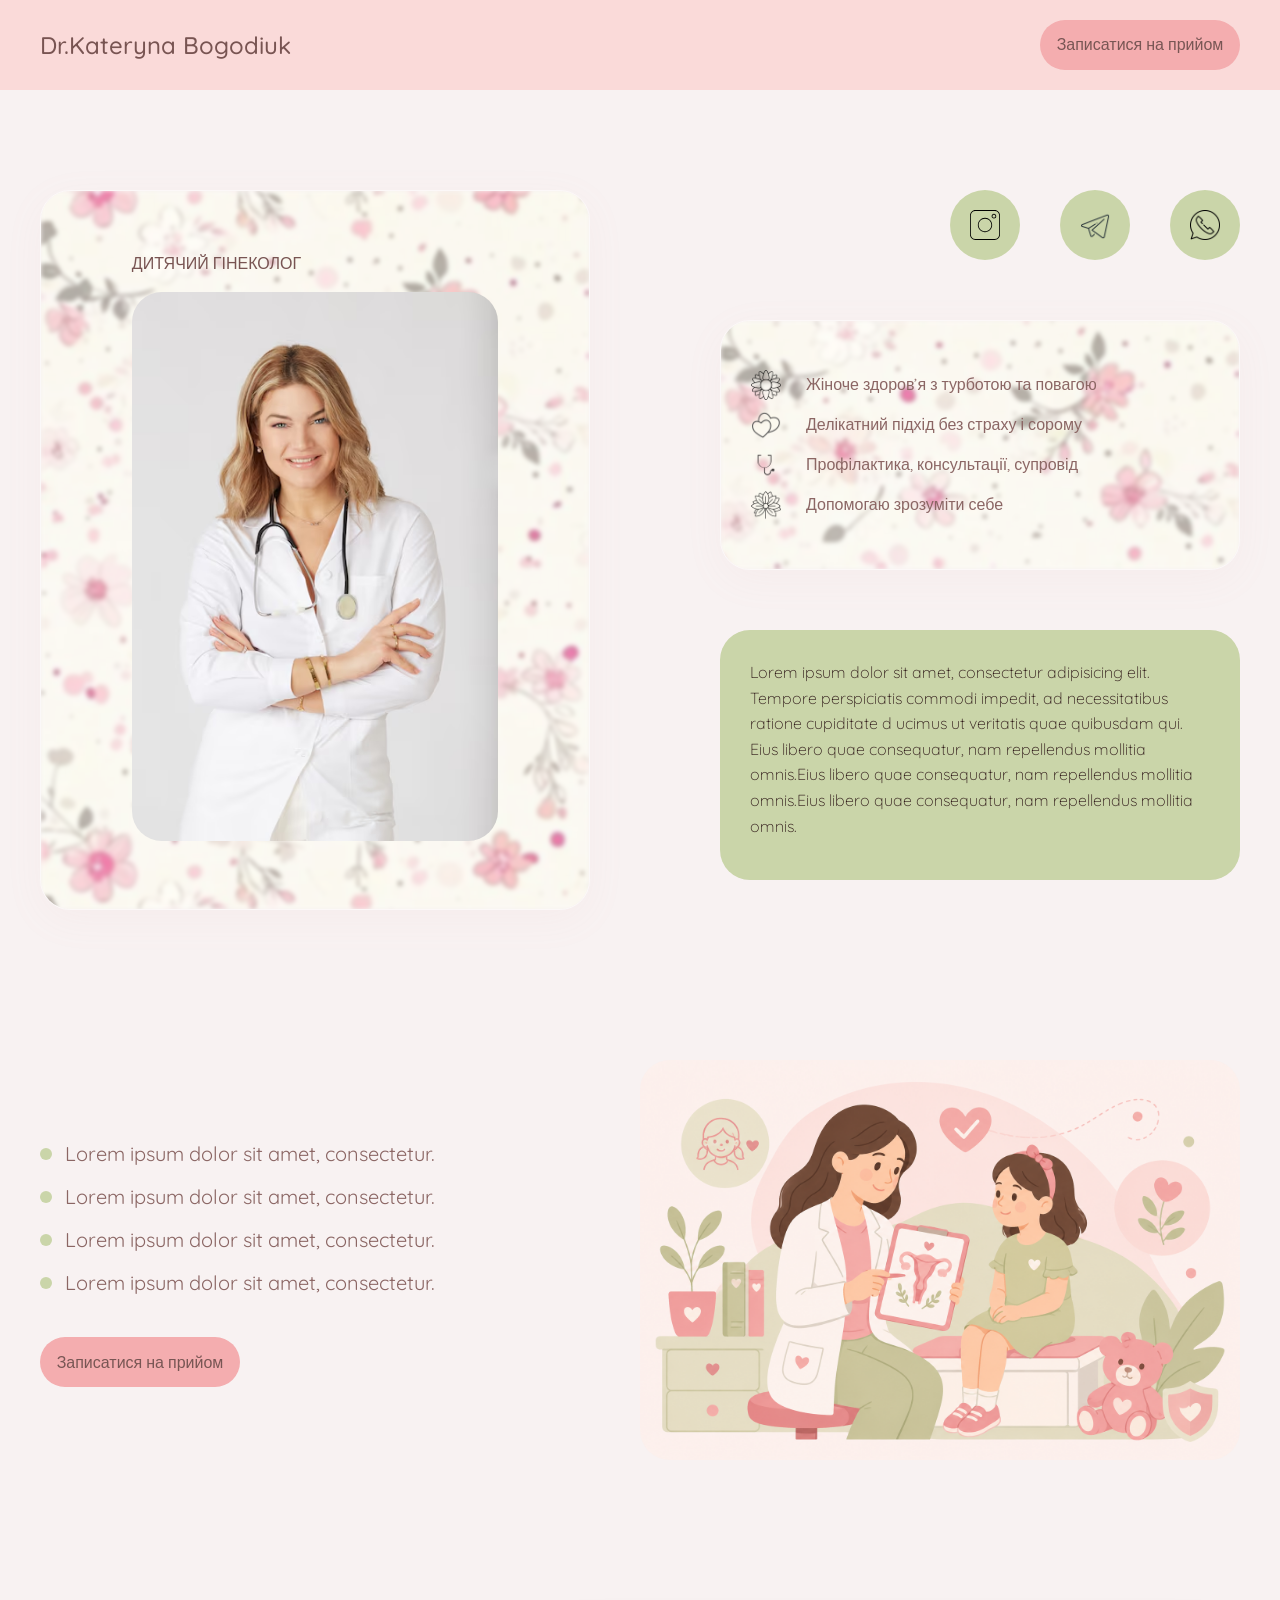
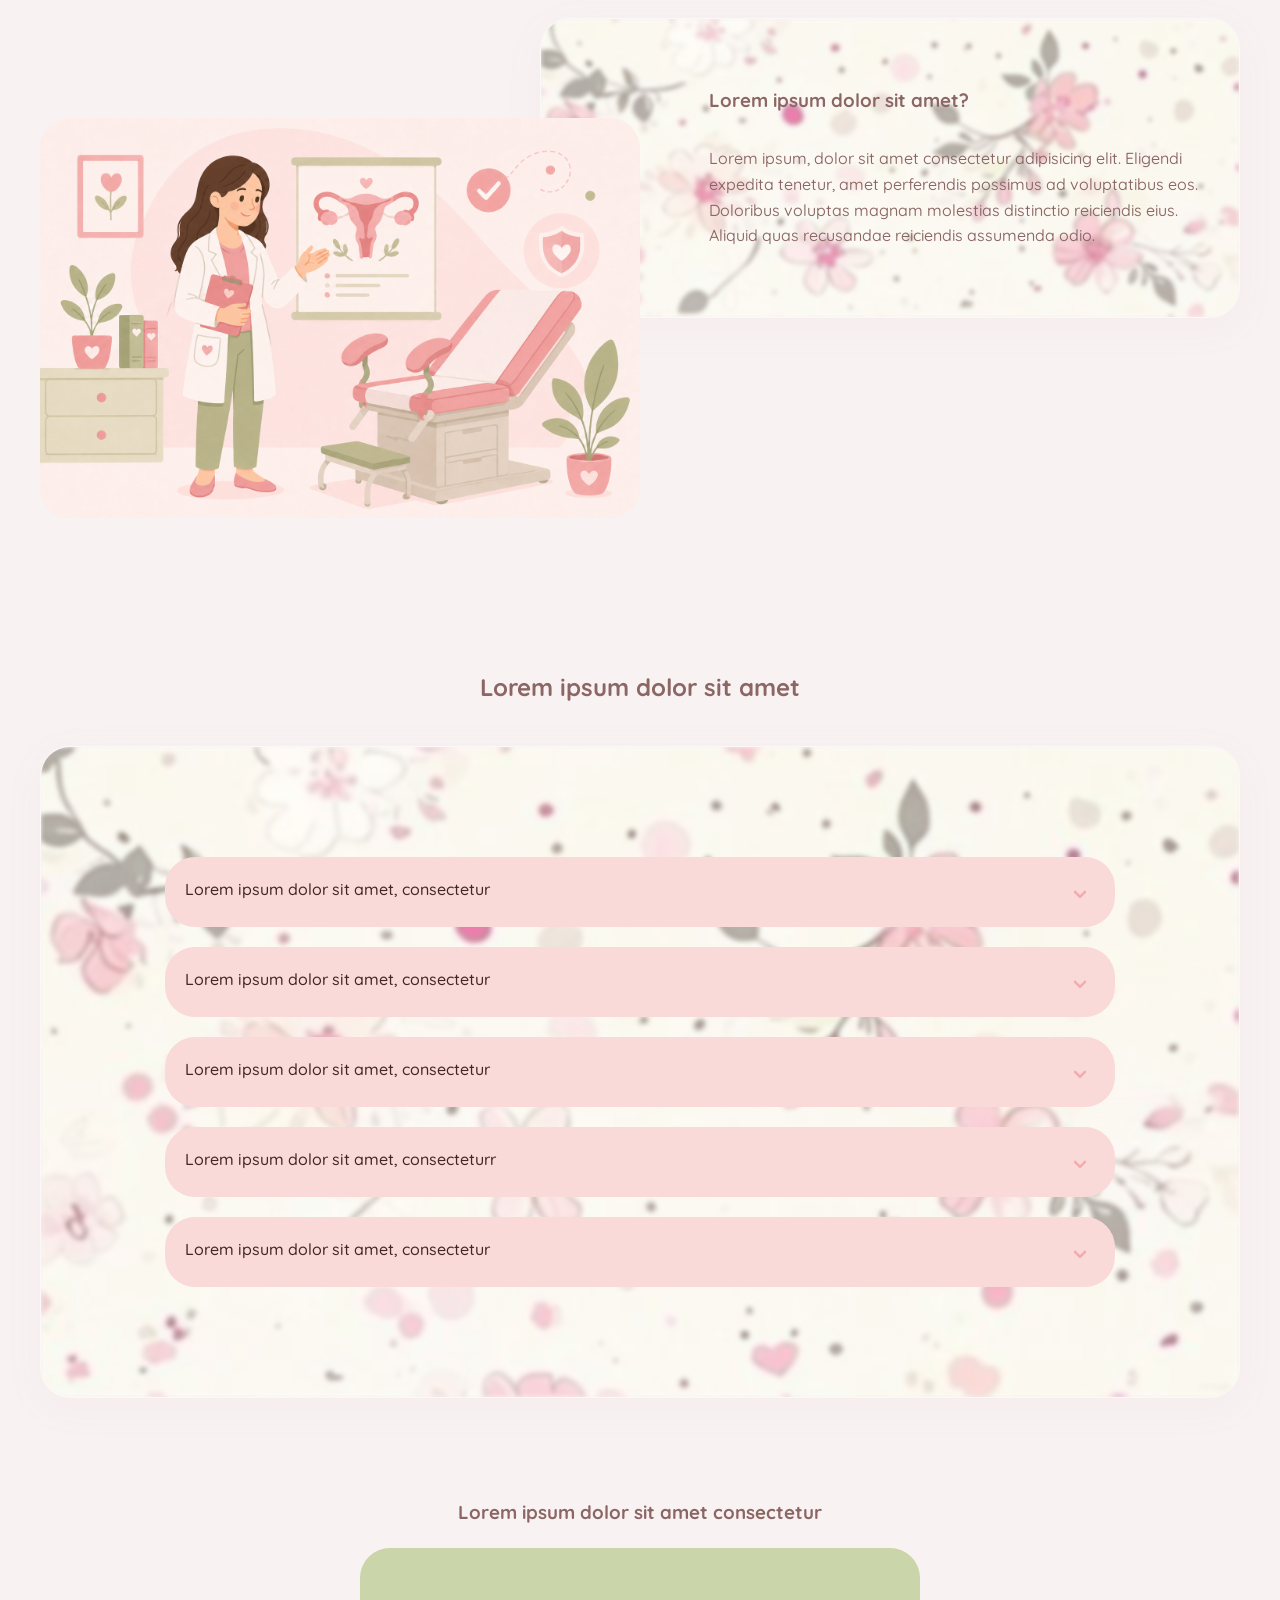
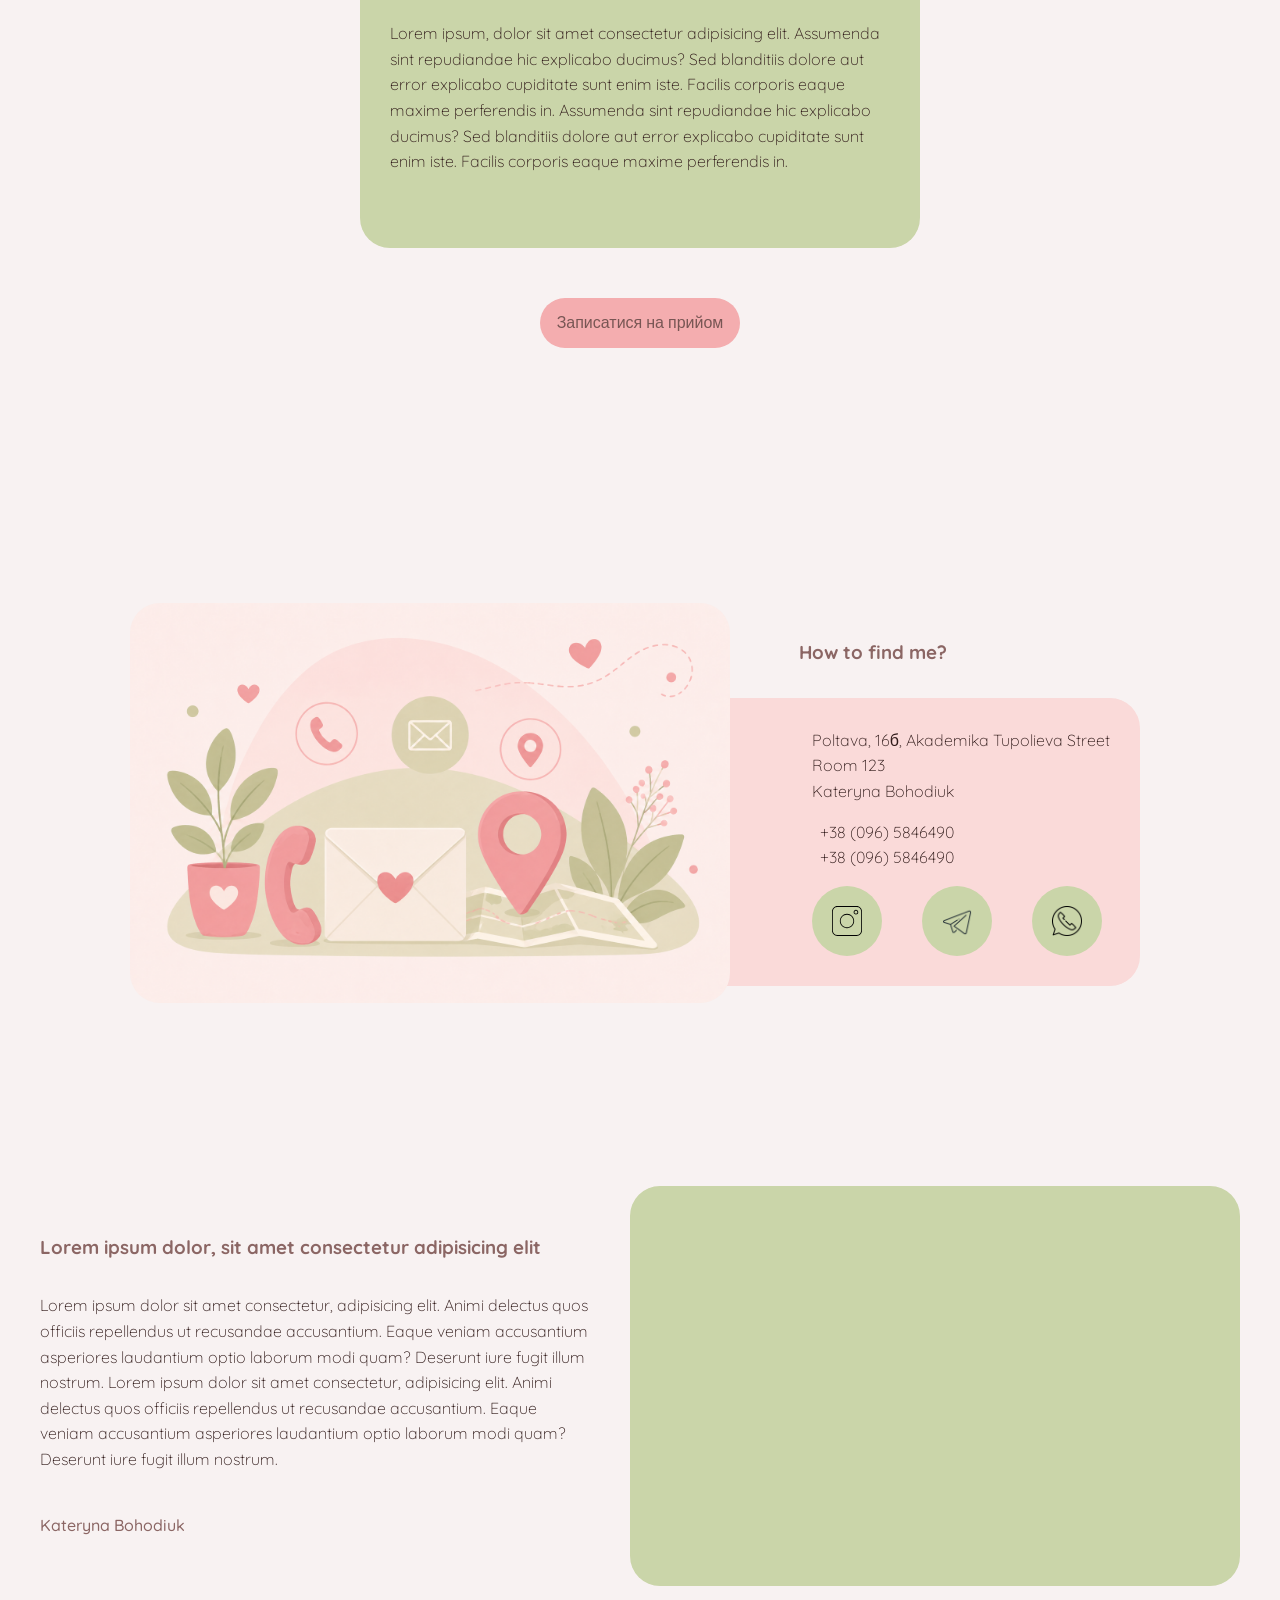
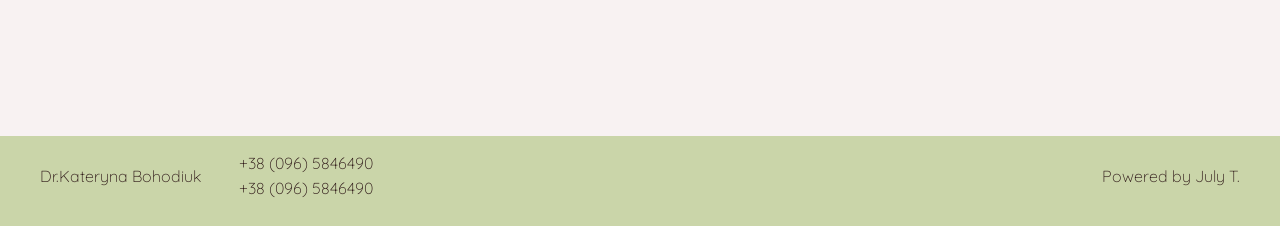
==== index.html @ cce85dac "change meadia" ====
<!DOCTYPE html>
<html lang="en">
<head>
    <meta charset="UTF-8">
    <meta name="viewport" content="width=device-width, initial-scale=1.0">
    <title>KatyaBohodiuk</title>
    <link rel="preconnect" href="https://fonts.googleapis.com">
    <link rel="preconnect" href="https://fonts.gstatic.com" crossorigin>
    <link href="https://fonts.googleapis.com/css2?family=Quicksand:wght@300..700&display=swap" rel="stylesheet">
    <link rel="stylesheet" href="style.css">
</head>
<body>
    <div class="katyaBogodiuk">
        <div class="header">
            <div class="container">
                <div class="header-block">
                    <div class="menu">
                        <div class="menu__name">
                            <h2>Dr.Kateryna Bogodiuk</h2>
                        </div>
                        <a href="#schedule-section" class="main-button">Записатися на прийом</a>
                    </div>
                </div>
            </div>
        </div>
        <div class="hero">
            <div class="container">
                <div class="hero-block">
                    <div class="glass-block photo">
                        <div class="photo-block">
                            <p class="photo-block__title">Дитячий гінеколог</p>
                            <img class="photo-block__img" src="img/photo.png" alt="гінеколог">
                        </div> 
                    </div>
                    <div class="social">
                        <div class="social-items">
                            <div class="social-items__item">
                                <img class="social-items__img" src="img/icons/insta.svg" alt="інстаграм">
                            </div>
                            <div class="social-items__item">
                                <img class="social-items__img" src="img/icons/telegram.png" alt="телеграм">
                            </div>
                            <div class="social-items__item">
                                <img class="social-items__img" src="img/icons/whatsapp.png" alt="ватсап">
                            </div>
                        </div>
                    </div>
                    <div class="glass-block features">
                        <div class="features__list">
                            <div class="features__item">
                                <img class="features__icon" src="img/icons/icon-flower.png" alt="icon">
                                <p class="features__text">Жіноче здоров’я з турботою та повагою</p>
                            </div>
                            <div class="features__item">
                                <img class="features__icon" src="img/icons/icon-heart.png" alt="icon">
                                <p class="features__text">Делікатний підхід без страху і сорому</p>
                            </div>
                            <div class="features__item">
                                <img class="features__icon" src="img/icons/icon-stethoscope.png" alt="icon">
                                <p class="features__text">Профілактика, консультації, супровід</p>
                            </div>
                            <div class="features__item">
                                <img class="features__icon" src="img/icons/icon-flower2.png" alt="icon">
                                <p class="features__text">Допомогаю зрозуміти себе</p>
                            </div>
                        </div>
                    </div>
                    <div class="about">
                        <div class="about__block">
                            <p class="about__text">Lorem ipsum dolor sit amet, consectetur adipisicing elit. 
                            Tempore perspiciatis commodi impedit, ad necessitatibus ratione cupiditate d
                            ucimus ut veritatis quae quibusdam qui. Eius libero quae consequatur, 
                            nam repellendus mollitia omnis.Eius libero quae consequatur, 
                            nam repellendus mollitia omnis.Eius libero quae consequatur, 
                            nam repellendus mollitia omnis.
                            </p>
                        </div>
                    </div>
                </div>
            </div>
        </div>
        <div class="topics">
            <div class="container">
                <div class="topics-block">
                    <div class="topics__main">
                        <ul class="custom-list">
                            <li class="custom-list__item">Lorem ipsum dolor sit amet, consectetur.</li>
                            <li class="custom-list__item">Lorem ipsum dolor sit amet, consectetur.</li>
                            <li class="custom-list__item">Lorem ipsum dolor sit amet, consectetur.</li>
                            <li class="custom-list__item">Lorem ipsum dolor sit amet, consectetur.</li>
                        </ul>
                        <a href="#schedule-section" class="main-button">Записатися на прийом</a>
                    </div>
                    <div class="topics-block__decor">
                        <img class="topics-block__img" src="img/doctor.png" alt="">
                    </div>
                </div>
            </div>
        </div>
        <div class="service">
            <div class="container">
                <div class="service-block">
                <div class="service__description">
                    <div class="glass-block description__block">
                        <div class="description__wrap">
                            <h3 class="description__title">Lorem ipsum dolor sit amet?</h3>
                            <p class="description__text">
                            Lorem ipsum, dolor sit amet consectetur adipisicing elit. 
                            Eligendi expedita tenetur, amet perferendis possimus ad voluptatibus eos. Doloribus voluptas magnam molestias distinctio reiciendis eius. Aliquid quas recusandae reiciendis assumenda odio.
                            </p>
                        </div>
                    </div>
                    <div class="description__decor">
                        <img class="description__img" src="img/doctor22.png" alt="">
                    </div>
                </div>
                </div>
            </div>
        </div>
        <div class="questions">
            <div class="container">
                <div class="questions main-block">
                <h2>Lorem ipsum dolor sit amet</h2>
                <div class="glass-block questions-glass">
                    <div class="questions-block">
                        <div class="questions__list"></div>
                    </div>
                </div>
                </div>
            </div>
        </div>
        </div>
        <div class="article">
            <div class="container">
                <div class="article-block">
                    <h3 class="article__title">Lorem ipsum dolor sit amet consectetur</h3>
                    <div class="article__info">
                        <div class="article__wrap">
                            <p class="article__content">Lorem ipsum, dolor sit amet consectetur adipisicing elit. 
                                Assumenda sint repudiandae hic explicabo ducimus? Sed blanditiis 
                                dolore aut error explicabo cupiditate sunt enim iste. 
                                Facilis corporis eaque maxime perferendis in.
                                Assumenda sint repudiandae hic explicabo ducimus? Sed blanditiis 
                                dolore aut error explicabo cupiditate sunt enim iste. 
                                Facilis corporis eaque maxime perferendis in.
                            </p>
                            <div class="article__decor">
                                <img class="article__img" src="img/img5.png" alt="">
                            </div>
                        </div>
                    </div>
                    <a href="#schedule-section" class="main-button">Записатися на прийом</a>
                </div>
            </div>
        </div>
        <div class="contacts">
            <div class="container">
                <div class="contacts-block">
                    <h3 class="contacts__title">How to find me?</h3>
                    <div class="contacts__wrapp">
                        <div class="contacts__info">
                           <p class="contacts__address">
                                Poltava, 16б, Akademika Tupolieva Street<br>
                                Room 123<br>
                                Kateryna Bohodiuk
                            </p>
                            <p class="contacts__phone">
                                +38 (096) 5846490<br>
                                +38 (096) 5846490
                            </p>
                            <div class="social">
                                <div class="social-items">
                                    <div class="social-items__item">
                                        <img class="social-items__img" src="img/icons/insta.svg" alt="інстаграм">
                                    </div>
                                    <div class="social-items__item">
                                        <img class="social-items__img" src="img/icons/telegram.png" alt="телеграм">
                                    </div>
                                    <div class="social-items__item">
                                        <img class="social-items__img" src="img/icons/whatsapp.png" alt="ватсап">
                                    </div>
                                </div>
                            </div>
                            <div class="contacts__decor">
                                <img class="contacts__img" src="img/contacts-img.png" alt="">
                            </div>
                        </div>
                    </div>
                </div>
            </div>
        </div>
        <section id="schedule-section"class="schedule">
            <div class="container">
                <div class="schedule-block">
                    <div class="schedule__main">
                        <div class="schedule__info">
                            <h3 class="schedule__title">Lorem ipsum dolor, sit amet consectetur adipisicing elit</h3>
                            <p class="schedule__text">Lorem ipsum dolor sit amet consectetur, adipisicing elit. 
                                Animi delectus quos officiis repellendus ut recusandae 
                                accusantium. Eaque veniam accusantium asperiores 
                                laudantium optio laborum modi quam? Deserunt iure fugit 
                                illum nostrum.
                                Lorem ipsum dolor sit amet consectetur, adipisicing elit. 
                                Animi delectus quos officiis repellendus ut recusandae 
                                accusantium. Eaque veniam accusantium asperiores 
                                laudantium optio laborum modi quam? Deserunt iure fugit 
                                illum nostrum.
                            </p>
                            <p class="schedule__name">Kateryna Bohodiuk</p>
                        </div>
                        <div class="schedule__calendar">
                           <div class="calendly-inline-widget" data-url="https://calendly.com/an-turbay/30min?hide_event_type_details=1&hide_gdpr_banner=1&background_color=cad5a9" style="min-width:300px;height:300px;"></div>
                          <script type="text/javascript" src="https://assets.calendly.com/assets/external/widget.js" async></script>
                        </div>
                    </div>
                </div>
            </div>
        </section>
        <div class="footer">
            <div class="container">
                <div class="footer-block">
                    <div class="footer__main">
                        <p class="footer__title">Dr.Kateryna Bohodiuk</p>
                        <p class="contacts__phone">
                            +38 (096) 5846490 </br>
                            +38 (096) 5846490
                        </p>
                    </div>
                    <p class="footer__powered">Powered by July T.</p>
                </div>
            </div>
        </div>
    </div>
    <script src="main.js"></script>
</body>
</html>
---- style.css ----
:root {
    
 
  --color-bg-light: #FADAD9;    
  --color-bg-green: #DCE2CA;    
  --color-accent: #E0959C;      
  
  
  --color-text-main: #2C351E;   
  --color-text-dark: #1A1A1A;   
  --color-white: #FFFFFF;
  
  
  --font-main: 'Montserrat', 'Segoe UI', sans-serif; 
}
*, *::before, *::after {
    box-sizing: border-box;
    font-family: 'Quicksand', sans-serif;
    font-weight: 300;
    color: #2f1918
}

@import url('https://fonts.googleapis.com/css2?family=Quicksand:wght@300..700&display=swap');

body, h1, h2, h3, h4, p, ul, ol {
    margin: 0;
    padding: 0;
}

body {
  background-color: #F8F2F2;
  line-height: 1.6;
  margin: 0;
  padding: 0;
  font-family: quicksand;
  font-weight: 300;
}

h3 {
    color: #8b6664;
    font-weight: bold;
    margin-bottom: 30px;
}

html {
    scroll-behavior: smooth; 
}

.container {
    width: 100%;
    max-width: 1200px; 
    margin: 0 auto;    
    box-sizing: border-box;
}

/* header */


.header {
    width: 100%;
    background-color: #FADAD9;
}

.menu  {
    height: 90px;
    display: flex;
    justify-content: space-between;
    align-items: center;
}

.menu__name h2 {
    font-weight: 500;
    color: #785452;
    margin-right: 5px;
}

.main-button {
    width: 200px;
    height: 50px;
    border-radius: 30px;
    border: none;
    color: #412726;
    background-color: #F4ADAF;
    cursor: pointer;
    transition: box-shadow 5s ease; 
    text-decoration: none; 
    display: flex;
    justify-content: center;
    align-items: center;
    font-weight: 500;
    color: #785654;
}

.main-button:hover {
    animation: pulse_button 1.5s infinite ease-in-out;
}


@keyframes pulse_button {
    0% { box-shadow: 0 0 0 0 rgba(231, 182, 182, 0.757); }
    70% { box-shadow: 0 0 0 12px rgba(148, 104, 104, 0); } 
    100% { box-shadow: 0 0 0 0 rgba(139, 98, 98, 0); }  
}


/* header media */


@media (max-width: 1220px) {
  .menu{
    padding: 0 5px;
  }
  
}

@media (max-width: 500px) {
  
}

@media (max-width: 500px) {

.menu{
    padding: 0 10px;;
  }
  
  .menu__name h2 {
    font-size: 17px;
    }
}

@media (max-width:400px) {
    .main-button {
        font-size: 14px;
    }
}

/* hero */

.hero {
    margin-top: 100px;
    width: 100%;
    display: flex;
    justify-content: center;
}

.hero-block {
    display: grid;
    grid-template-columns: 1fr 1fr; 
    grid-template-rows: auto auto auto;
    gap: 30px clamp(20px, 5vw, 127px); 
    width: 100%;
    max-width: 1200px;
    margin: 0 auto;
}


.photo {
    grid-column: 1;
    grid-row: 1 / span 3;
    max-width: 550px;
    width: 100%;
    height: 720px;
    display: flex;
    align-items: center;
    flex-direction: column;
    justify-content: center;
    font-weight: 700;
    text-transform: uppercase;
    font-weight: bolder;
    font-weight: bold;
}

.photo-block__title {
    font-weight: 400;
    font-family: 'Quicksand', sans-serif;
    color: #785452;
}

.social {
    grid-column: 2;
    grid-row: 1;
    max-width: 100%; 
}

.features {
    grid-column: 2;
    grid-row: 2;
    width: 520px;
    height: 250px;
    display: flex;
    justify-content: start;
    align-items: center;
    justify-self: end; 
    font-weight: 500;
    font-family: 'Quicksand', sans-serif;
}

.features p {
   color: #8b6664;
   font-weight: 400;
}

.about {
    grid-column: 2;
    grid-row: 3;
    width: 520px; 
    height: 250px;
    background-color: #cad5a9;
    border-radius: 30px;
    justify-self: end; 
    padding: 30px; 
    box-sizing: border-box;
}

.glass-block {
    border-radius: 30px;          
    position: relative;
    overflow: hidden;   
    border: 1px solid rgba(255, 255, 255, 0.45);
    box-shadow: 0 10px 40px rgba(226, 149, 156, 0.06);
}

.glass-block::before {
    content: '';
    position: absolute;
    top: 0; left: 0; right: 0; bottom: 0;
    background-image: url('img/back3.png'); 
    background-size: 110%;
    background-position: center top 10%; 
    background-repeat: no-repeat;
    background-color: rgba(247, 228, 227, 0.4); 
    background-blend-mode: overlay; 
    filter: blur(2px); 
    z-index: 1; 
}

.glass-block > * {
    position: relative;
    z-index: 2; 
}

.photo-block__img {
    max-width: 100%;
    height: auto;
    max-height: 550px;
    object-fit: cover;
    margin-top: 15px; 
    border-radius: 30px;
}

.social-items {
    display: flex;
    justify-content: flex-end;
    gap: 40px;
}

.social-items__item {
    width: 70px;
    height: 70px;
    border-radius: 50%; 
    display: flex;
    justify-content: center;
    align-items: center;
    cursor: pointer;
    background-color: #cad5a9;
    transition: box-shadow 1.3s ease;
}

.social-items__item:hover {
    animation: play_item 1.5s infinite ease-in-out;
}

@keyframes play_item {
    0% { box-shadow: 0 0 0 0 rgba(193, 207, 166, 0.757); }
    70% { box-shadow: 0 0 0 12px rgba(159, 171, 135, 0); } 
    100% { box-shadow: 0 0 0 0 rgba(213, 225, 186, 0); }  
}

.social-items__img { width: 30px; }
.features__list { padding-left: 30px; }
.features__item { display: flex; justify-content: start; align-items: center; height: 40px; }
.features__icon { width: 30px; margin-right: 25px; }


/* hero media */

@media (max-width: 1220px) {
    .hero-block {
        padding: 0 5px;
    }
}

@media (max-width: 1100px) {
    .photo-block__img {
        max-width: 300px
    }
}

@media (max-width: 970px) {
    .hero {
        margin-top: 70px;
    }
    
    .hero-block {
        display: grid;
        grid-template-columns: 1fr;
        grid-template-rows: auto;
        gap: 30px 0;
        justify-items: center;
        padding: 0 5px;
    }
    .photo {
        order: 1;
        grid-column: 1;
        grid-row: auto;
        width: 100%;
        max-width: 550px;
        height: auto;
        padding: 40px 20px;
    }

    .about {
        order: 2; 
        grid-column: 1;
        grid-row: auto;
        width: 100%;
        max-width: 750px;
        height: auto;
        min-height: 220px;
        justify-self: center;
    }

    .features {
        order: 3; 
        grid-column: 1;
        grid-row: auto;
        width: 100%;
        max-width: 750px;
        height: auto;
        min-height: 220px;
        justify-self: center;
    }

    .social {
        order: 4; 
        grid-column: 1;
        grid-row: auto;
        width: 100%;
        max-width: 520px;
        justify-self: center;
    }

    .social-items {
        justify-content: center;
    }
}

@media (max-width: 550px) {
    .hero {
        margin-top: 35px;
    }
}


@media (max-width: 415px) {
    .features__text {
        font-size: 15px;
        line-height: 1;
    }
}


/* topics */

.topics {
    margin-top: 150px;
}

.topics-block {
    display: flex;
    justify-content: space-between;
    align-items: center;
}

.topics__main {
    display: flex;
    flex-direction: column;
    align-items: start;
}

.custom-list {
    list-style: none; 
    padding: 0;       
    margin: 0;
    display: flex;
    flex-direction: column;
    gap: 15px;   
    margin-bottom: 40px;     
}

.custom-list__item {
    position: relative;         
    padding-left: 25px;         
    color: #8b6664;
    font-weight: 400;        
    font-size: 16px;
    line-height: 1.4;
    display: flex;
    align-items: center;
    font-size: 20px;        
}


.custom-list__item::before {
    content: '';
    position: absolute;
    left: 0;                    
    width: 12px;                
    height: 12px;               
    border-radius: 50%;         
    
    background-color: #cad5a9;  
}

.topics-block__decor {
    max-width: 600px;
}
.topics-block__img {
    border-radius: 30px;
    max-width: 100%;
}


/* topics media  */

@media (max-width: 1220px) {
    .topics-block {
        padding: 0 5px;
    }
}

    @media (max-width: 1020px) {
     .topics-block__decor {
        max-width: 520px;
     }
}
 @media (max-width: 1060px) {
     .custom-list__item {
    font-size: 18px;
    }
}

@media (max-width: 940px) {
    .topics {
        margin-top: 70px;
    }
    .topics-block {
        display: flex;
        flex-direction: column;
        align-items: center;
    }
    .topics__main {
        margin-bottom: 30px;
        display: flex;
        flex-direction: column;
        align-items: center;
    }
     .topics-block__decor {
        max-width: 600px;
     }
    
}

@media (max-width: 415px) {
   .custom-list__item {
    font-size: 16px;
    }
    
}





/* service */

.service {
    margin-top: 150px;
}

.service__description {
    width: 100%;
    display: flex;
    justify-content: end;
    position: relative;
}

.description__block {
    width: 700px;
    height: 300px;
    display: flex;
    flex-direction: column;
    align-items: flex-end;
    justify-content: center;
    padding-right: 20px;
}

.description__wrap {
    padding: 0 10px;
}

.description__text {
    max-width: 500px;
    color: #8b6664;
    font-weight: 450;
}

.description__decor {
    position: absolute;
    left: 0;
    top: 100px;
    z-index: 100;
    max-width: 600px;
}

.description__img {
    width: 100%;
    border-radius: 30px;
}


/* service media  */

@media (max-width: 1175px) {
    .service {
        margin-top: 70px;
    }
    .service-block {
        padding: 0px 5px;
    }
    .description__decor {
    top: 270px;
    }
}

@media (max-width: 550px) {
    .service {
        margin-top: 45px;
    }
}

/* questions */


.questions {
    margin-top: 350px;
    width: 100%;
    margin-bottom: 100px;
}

.questions h2 {
    text-align: center;
    font-weight: bold;
    color: #8b6664;
    margin-bottom: 40px;
}

.questions-block {
    display: flex;
    flex-direction: column;
    align-items: center;
    justify-content: center;
    width: 100%;
    min-height: 650px;
    padding: 5px;
}


.questions__list {
    width: 80%;
    display: flex;
    flex-direction: column;
    align-items: center;
   
}

.question__item {
    margin-bottom: 20px;
    display: flex;
    flex-direction: column;
    width: 100%;
    background-color: #FADAD9;
    border-radius: 30px;
    cursor: pointer;
    padding: 20px; 
    box-sizing: border-box;
    transition: box-shadow 0.3s ease, transform 0.2s ease;
}


.question__item:hover {
    transform: translateY(-2px); 
    box-shadow: 0 10px 25px rgba(216, 148, 149, 0.4);
}

.question__item:last-child {
    margin-bottom: 0;
    z-index: 100;
}


.question__title {
    width: 100%;
    min-height: 30px;
    display: flex;
    justify-content: flex-start; 
    align-items: start;
    font-weight: 500;
    color: #412726;
    margin: 0;
    position: relative; 
    padding-right: 40px;
    box-sizing: border-box;
}

.question__title::after {
    content: '';
    position: absolute;
    right: 10px; 
    top: 50%;
    transform: translateY(-50%) rotate(45deg); 
    width: 10px;
    height: 10px;
    border-bottom: 3px solid #F4ADAF; 
    border-right: 3px solid #F4ADAF;
    border-radius: 2px; 
    transition: transform 0.9s ease; 
}


.question__item.active .question__title::after {
    
    transform: translateY(-25%) rotate(225deg); 
}


.question__content {
    display: none; 
    min-height: 160px; 
    background-color: #cad5a9;
    border-radius: 20px; 
    margin-top: 15px;
    text-align: start;
    padding: 20px;
    box-sizing: border-box;
    color: #8b6664;
    font-weight: 400;
    overflow: hidden;
    font-weight: 400;
}


.question__item.active .question__content {
    display: block;
}


.question__content::-webkit-scrollbar {
    width: 6px;
}

.question__content::-webkit-scrollbar-track {
    background: transparent; 
    margin: 10px 0;          
}

.question__content::-webkit-scrollbar-thumb {
    background-color: rgba(65, 39, 38, 0.2); 
    border-radius: 10px;                     
}

.question__content::-webkit-scrollbar-thumb:hover {
    background-color: rgba(65, 39, 38, 0.4); 
}

/* questions media */

@media (max-width: 1180px) {
    .questions {
        padding: 0 5px;
        margin-top: 450px;
    }
}

@media (max-width: 590px) {
    
    .questions__list {
        width: 95%;
    }
}

@media (max-width: 530px) {
    
    .questions {
        margin-top: 380px;
    }
}

@media (max-width: 450px) {
    
    .questions {
        margin-top: 320px;
    }
}

@media (max-width: 360px) {
    
    .questions {
        margin-top: 250px;
    }
    
    .questions h2{
        font-size: 17px;
        margin-bottom: 20px;
}

}


/* article */


.article-block {
    position: relative;
}

.article__title {
    margin-bottom: 20px;
}

.article__info {
    max-width: 700px;
    min-height: 300px;
    background-color: #cad5a9;
    border-radius: 30px;
    padding: 30px;
    margin-bottom: 50px;
    display: flex;
    flex-direction: column;
    align-items: start;
    justify-content: center;
}

.article__content {
    max-width: 500px;
}

.article__decor {
    max-width: 600px;
    position: absolute;
    right: 0;
    top: 150px;
}

.article__img {
    width: 100%;
    border-radius: 30px;
}


/* article media  */

@media (max-width: 1220px) {
    .article {
        padding: 0 5px;
    }
}

@media (max-width: 1140px) {
    .article__decor {
        top:290px;
    }
}


@media (max-width: 830px) {
    .article {
        margin-top: 10px;
    }
    .article__decor {
        top:500px;
    }
}   .article-block {
    display: flex;
    flex-direction: column;
    align-items: center;
}

@media (max-width: 390px) {
    .article__decor {
        top:500px;
    }
}

@media (max-width: 373px) {
    .article__decor {
        top:550px;
    }
}

@media (max-width: 355px) {
    .article__decor {
        top:580px;
    }
}

/* contacts */

.contacts {
    margin-top: 290px;
}

.contacts-block {
    width: 100%;
    display: flex;
    justify-content: flex-end;
    position: relative;
    flex-direction: column;
    align-items: flex-end;
}

.contacts__title {
    margin-right: 293px;
}

.contacts__wrapp {
    width: 50%;
    border-radius: 30px;
    margin-right: 100px;
    background-color: #FADAD9;
    display: flex;
    flex-direction: column;
    align-items: flex-end;
}

.contacts__info{
    max-width: 370px;
    padding: 30px;
    display: flex;
    flex-direction: column;
    align-items: flex-start;
    
}

.contacts__phone {
    margin: 15px 0;
}

.contacts__decor {
    max-width: 600px;
    position: absolute;
    left: 90px;
    top: -35px;
}

.contacts__img {
    width: 100%;
    border-radius: 30px;
}

/* contacts media  */

@media (max-width: 1150px) {
    .contacts {
        padding: 5px;
        margin-top: 310px;
    }

    .contacts-block {
    width: 100%;
    display: flex;
    justify-content: center;
    align-items: center;
    }
    .contacts__decor {
        top: 330px;
        left: 0;
}

.contacts__wrapp {
    margin-right: 0;
    display: flex;
    justify-content: center;
    align-items: center;
    width: 80%;
}

.contacts__title {
   margin-right: 0;
    }

}

@media (max-width: 835px) {
    .contacts {
        margin-top: 500px;
    }

    .contacts__wrapp {
    width: 90%;
}
}

@media (max-width: 510px) {
    .contacts {
        margin-top: 450px;
    }

    .contacts__wrapp {
    width: 100%;
}
}

@media (max-width: 450px) {
    .contacts {
        margin-top: 400px;
    }

    .contacts__wrapp {
    width: 100%;
    }
}

@media (max-width: 400px) {
    .contacts {
        margin-top: 350px;
    }

    .contacts__wrapp {
    width: 100%;
}
}

@media (max-width: 380px) {
    .contacts {
        margin-top: 300px;
    }

    .contacts__decor {
    top: 340px;
}
}
/* schedule */

.schedule {
    margin-top: 200px;
}

.schedule__info {
    max-width: 550px;
    margin-right: 40px;
}

.schedule__text {
    margin-bottom: 40px;
}

.schedule__main {
    display: flex;
    justify-content: space-between;
    align-items: center;
}

.schedule__calendar {
    width: 100%;
    min-height: 400px;
    background-color: #cad5a9;
    border-radius: 30px;
}

.schedule__name {
    font-weight: 500;
    color: #8b6664;
}

/* schedule media */

@media (max-width: 1220px) {
    .schedule {
        padding: 5px;
    }
    .schedule__info {
    margin-right: 20px;
}
}   

@media (max-width: 1150px) {
    .schedule__main {
        margin-top: 250px;
    }

}   

@media (max-width: 1000px) {
    .schedule__main {
        display: flex;
        flex-direction: column;
    }

    .schedule__info {
    margin-bottom: 30px;
    }

}   

@media (max-width: 550px) {
    .schedule__main {
        margin-top: 200px;
    }

}   

@media (max-width: 480px) {
    .schedule__main {
        margin-top: 150px;
    }

}   

@media (max-width: 420px) {
    .schedule__main {
        margin-top: 100px;
    }

}   

@media (max-width: 365px) {
    .schedule__main {
        margin-top: 70px;
    }

}   



/* footer */

.footer {
    margin-top: 150px;
    min-height: 90px;
    background-color: #cad5a9;
}

.footer-block {
    display: flex;
    justify-content: space-between;
    align-items: center;
    max-height: 90px;
}

.footer__main {
    display: flex;
    justify-content: center;
    align-items: center;
}

.footer__title {
    margin-right: 30px;
}

.contacts__phone {
    width: 150px;
    display: flex;
    justify-content: center;
    align-items: center;
}
.footer__powered {
    margin-left: 5px;
}


/* footer media */

@media (max-width:1220px) {
    .footer{
        padding: 5px;
    }
}

@media (max-width:510px) {
    .footer__main{
        display: flex;
        flex-direction: column;
        align-items: start;
    }

    .contacts__phone {
    margin: 10px 0;
}
}
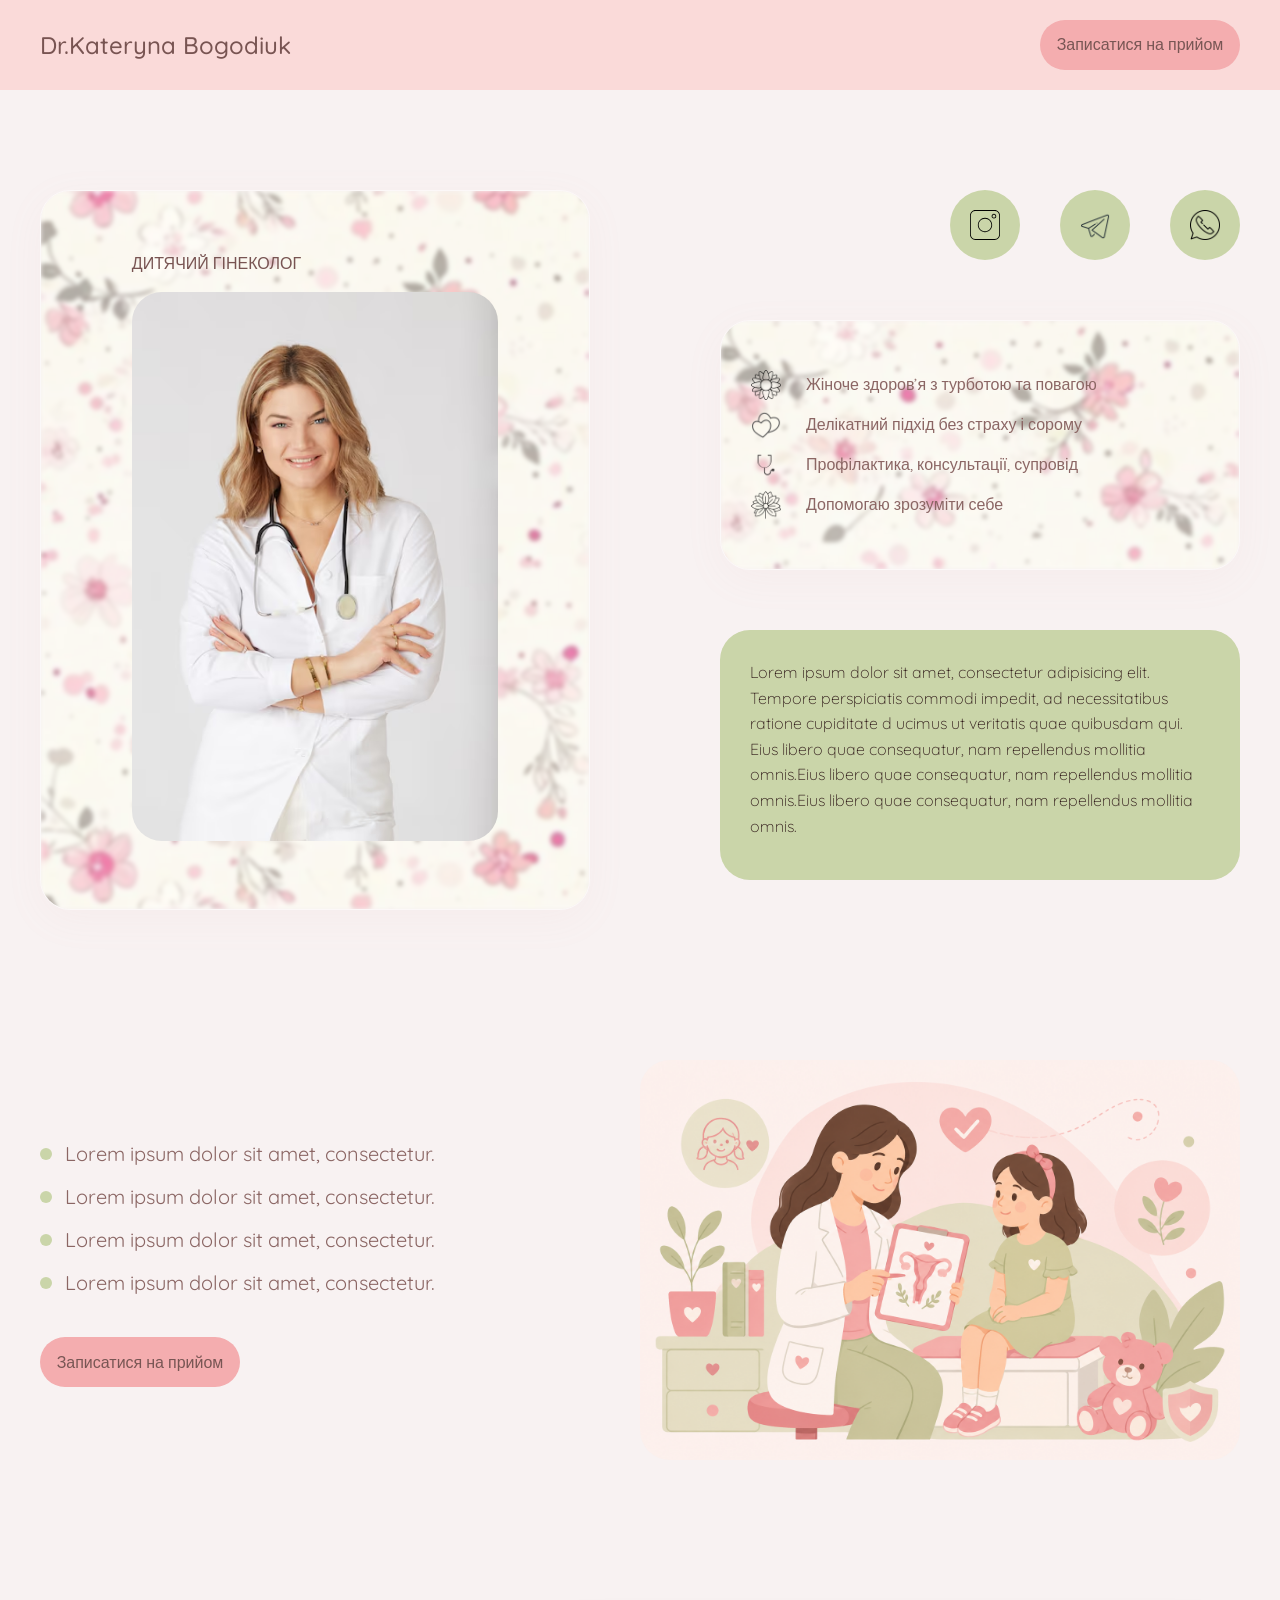
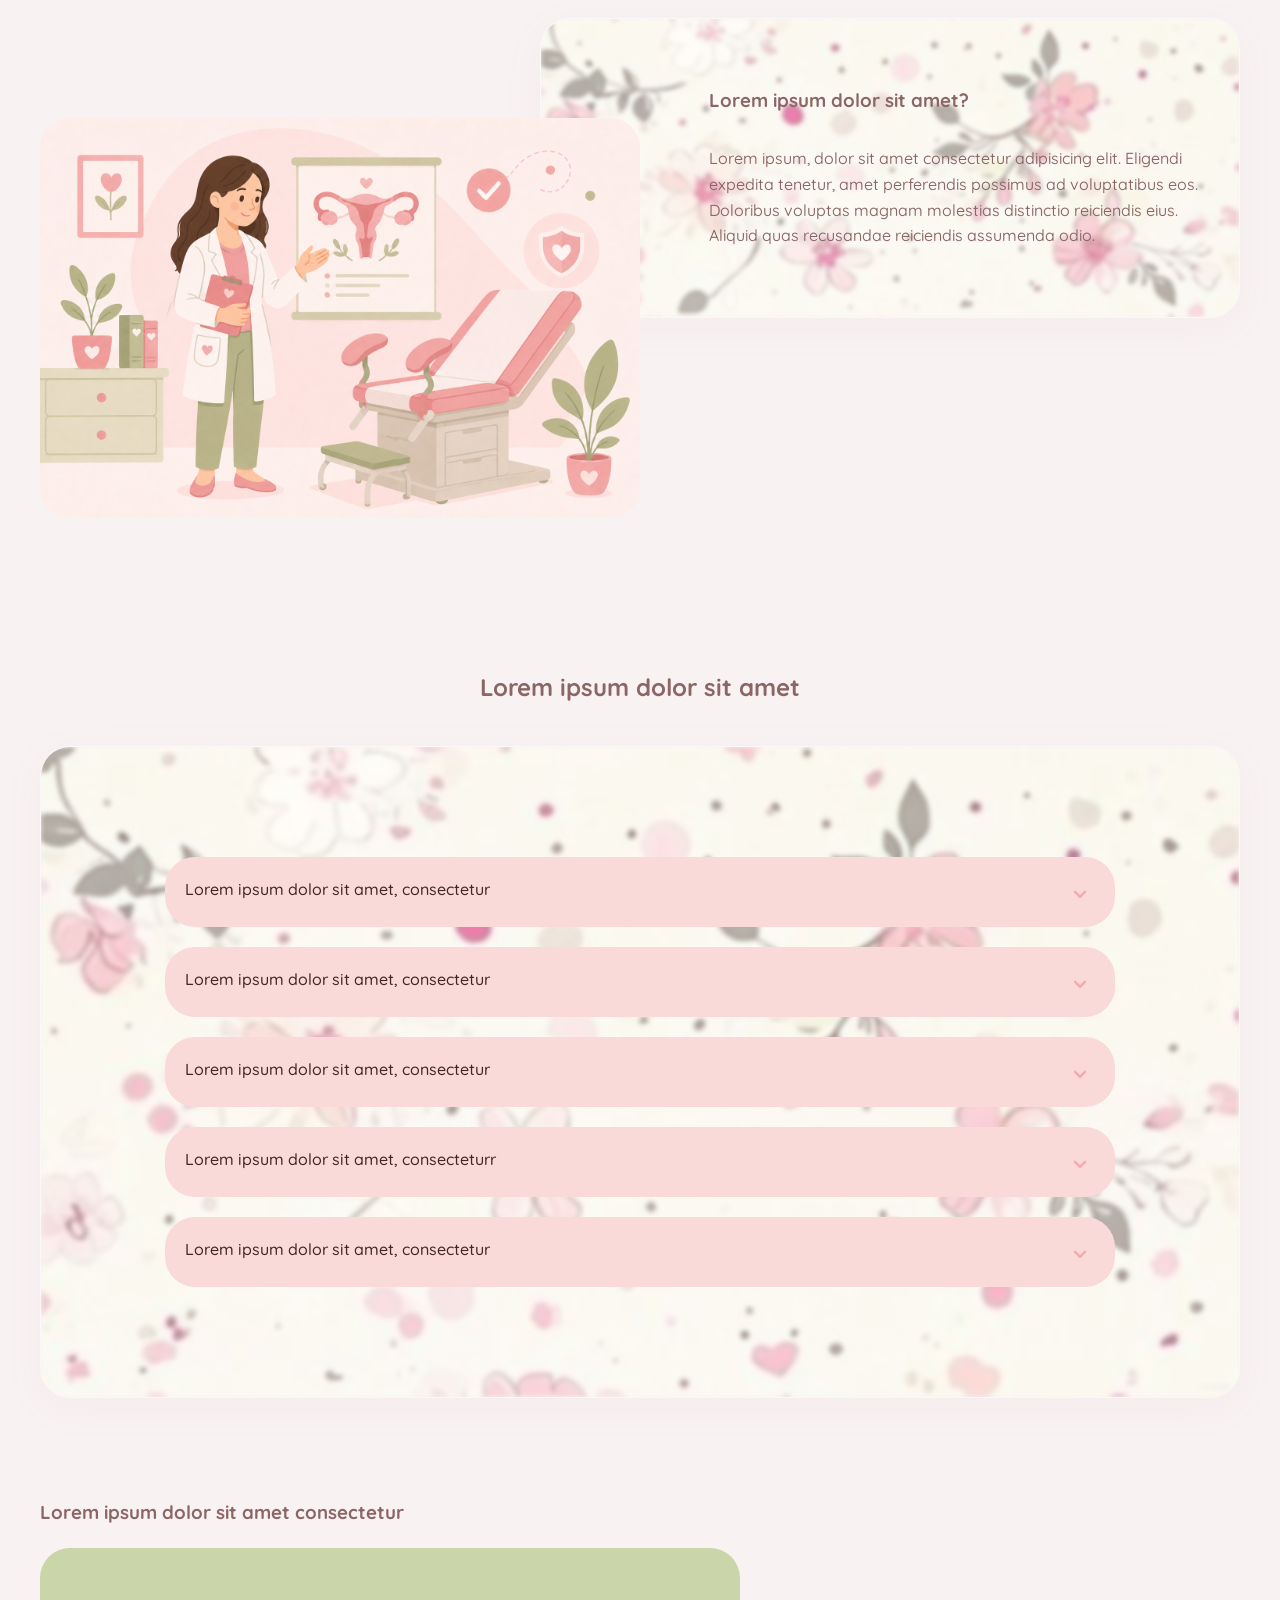
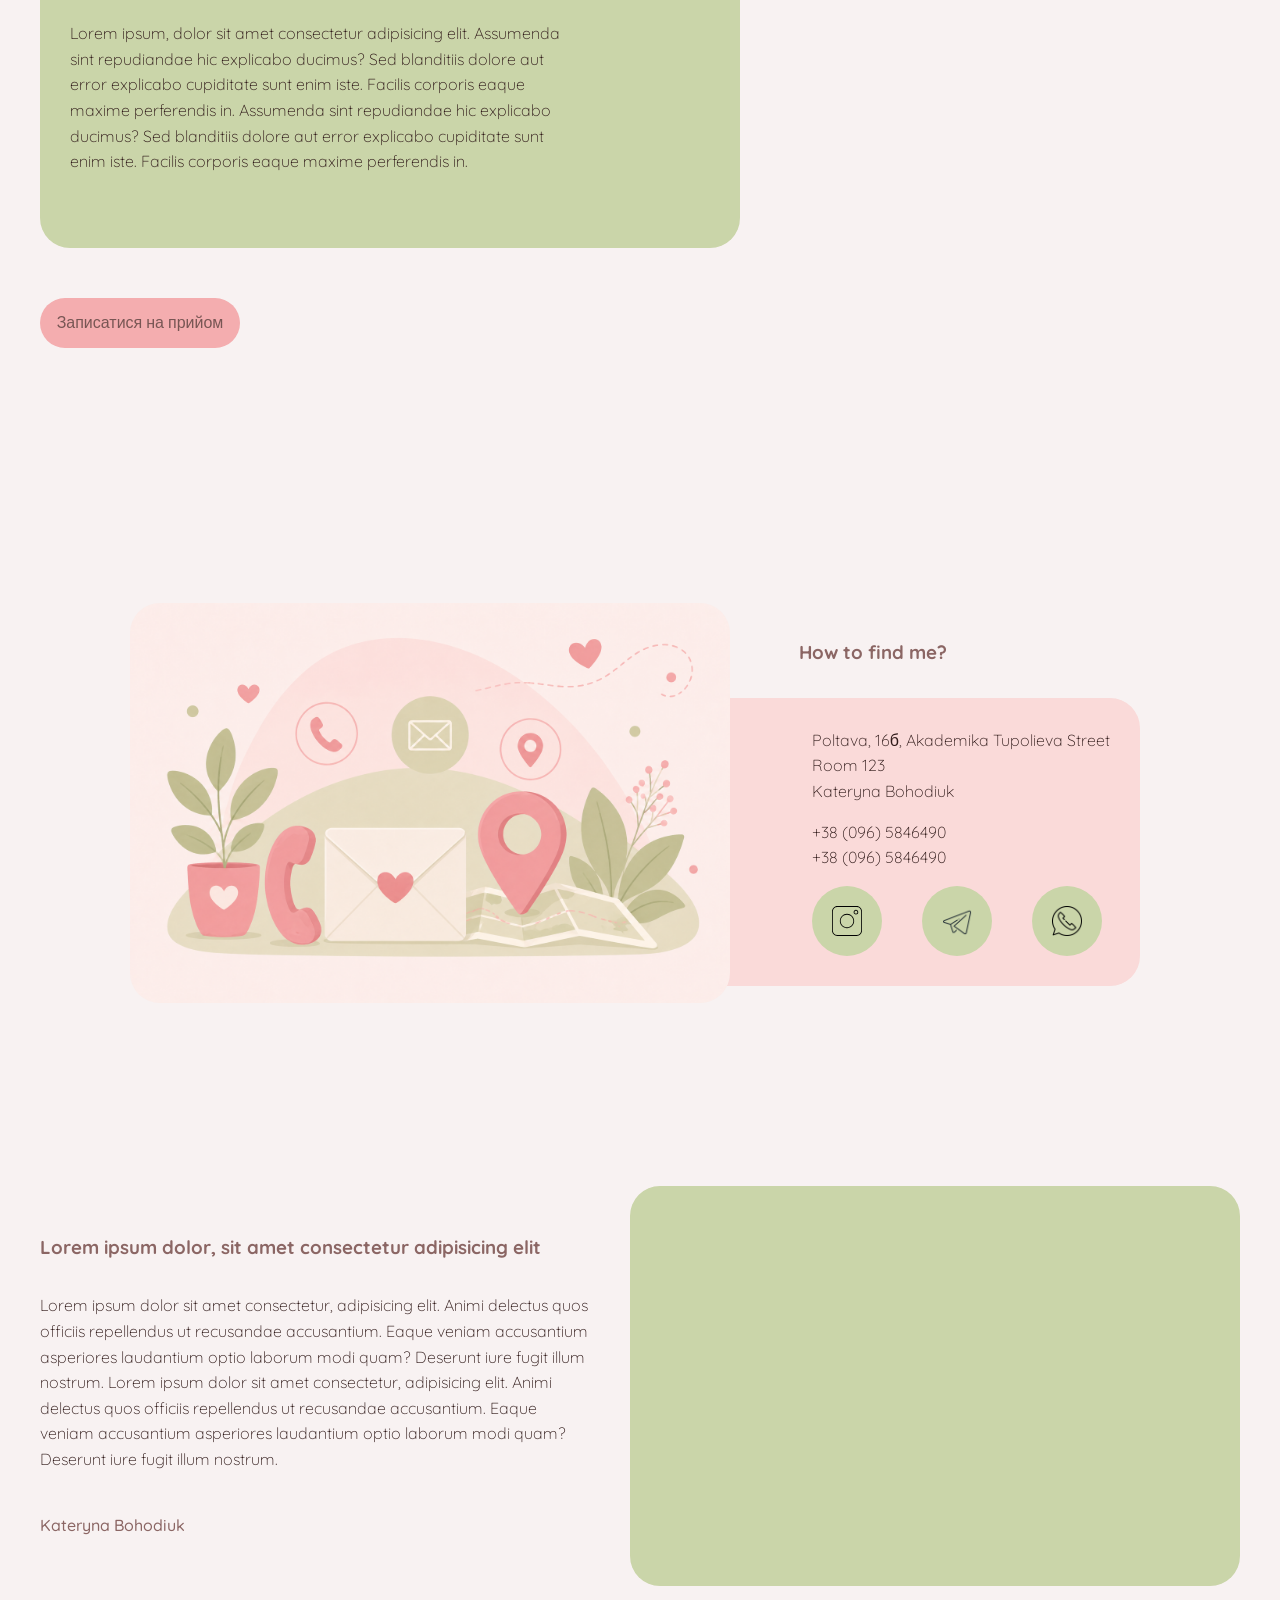
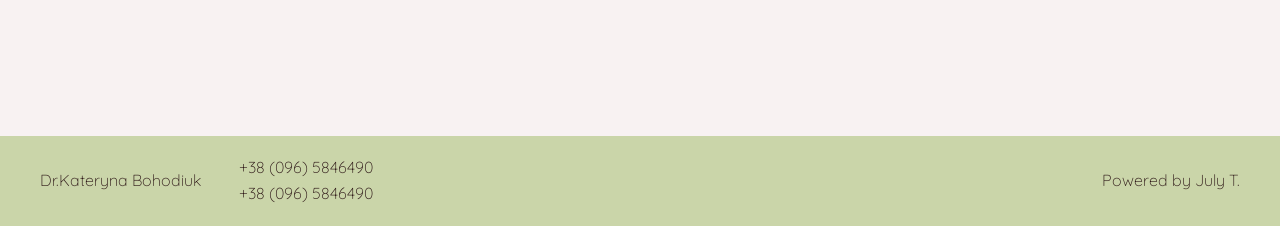
==== commit 80ee0c1f: "fix header media" ====
--- a/index.html
+++ b/index.html
@@ -221,7 +221,7 @@
                 <div class="footer-block">
                     <div class="footer__main">
                         <p class="footer__title">Dr.Kateryna Bohodiuk</p>
-                        <p class="contacts__phone">
+                        <p class="footer__phone">
                             +38 (096) 5846490 </br>
                             +38 (096) 5846490
                         </p>
--- a/style.css
+++ b/style.css
@@ -89,9 +89,6 @@
     align-items: center;
     font-weight: 500;
     color: #785654;
-}
-
-.main-button:hover {
     animation: pulse_button 1.5s infinite ease-in-out;
 }
 
@@ -168,6 +165,7 @@
     text-transform: uppercase;
     font-weight: bolder;
     font-weight: bold;
+    border-radius: 30px;
 }
 
 .photo-block__title {
@@ -264,10 +262,8 @@
     cursor: pointer;
     background-color: #cad5a9;
     transition: box-shadow 1.3s ease;
-}
-
-.social-items__item:hover {
-    animation: play_item 1.5s infinite ease-in-out;
+        animation: play_item 1.5s infinite ease-in-out;
+
 }
 
 @keyframes play_item {
@@ -790,11 +786,13 @@
     .article__decor {
         top:500px;
     }
-}   .article-block {
+
+    .article-block {
     display: flex;
     flex-direction: column;
     align-items: center;
-}
+    }
+}   
 
 @media (max-width: 390px) {
     .article__decor {
@@ -1055,7 +1053,7 @@
     display: flex;
     justify-content: space-between;
     align-items: center;
-    max-height: 90px;
+    min-height: 90px;
 }
 
 .footer__main {
@@ -1068,7 +1066,7 @@
     margin-right: 30px;
 }
 
-.contacts__phone {
+.footer__phone {
     width: 150px;
     display: flex;
     justify-content: center;
@@ -1088,15 +1086,18 @@
 }
 
 @media (max-width:510px) {
+    .footer {
+        margin-top: 100px;
+    }
     .footer__main{
         display: flex;
         flex-direction: column;
         align-items: start;
     }
 
-    .contacts__phone {
+    .footer__phone {
     margin: 10px 0;
-}
-}
-
-
+    }
+}
+
+
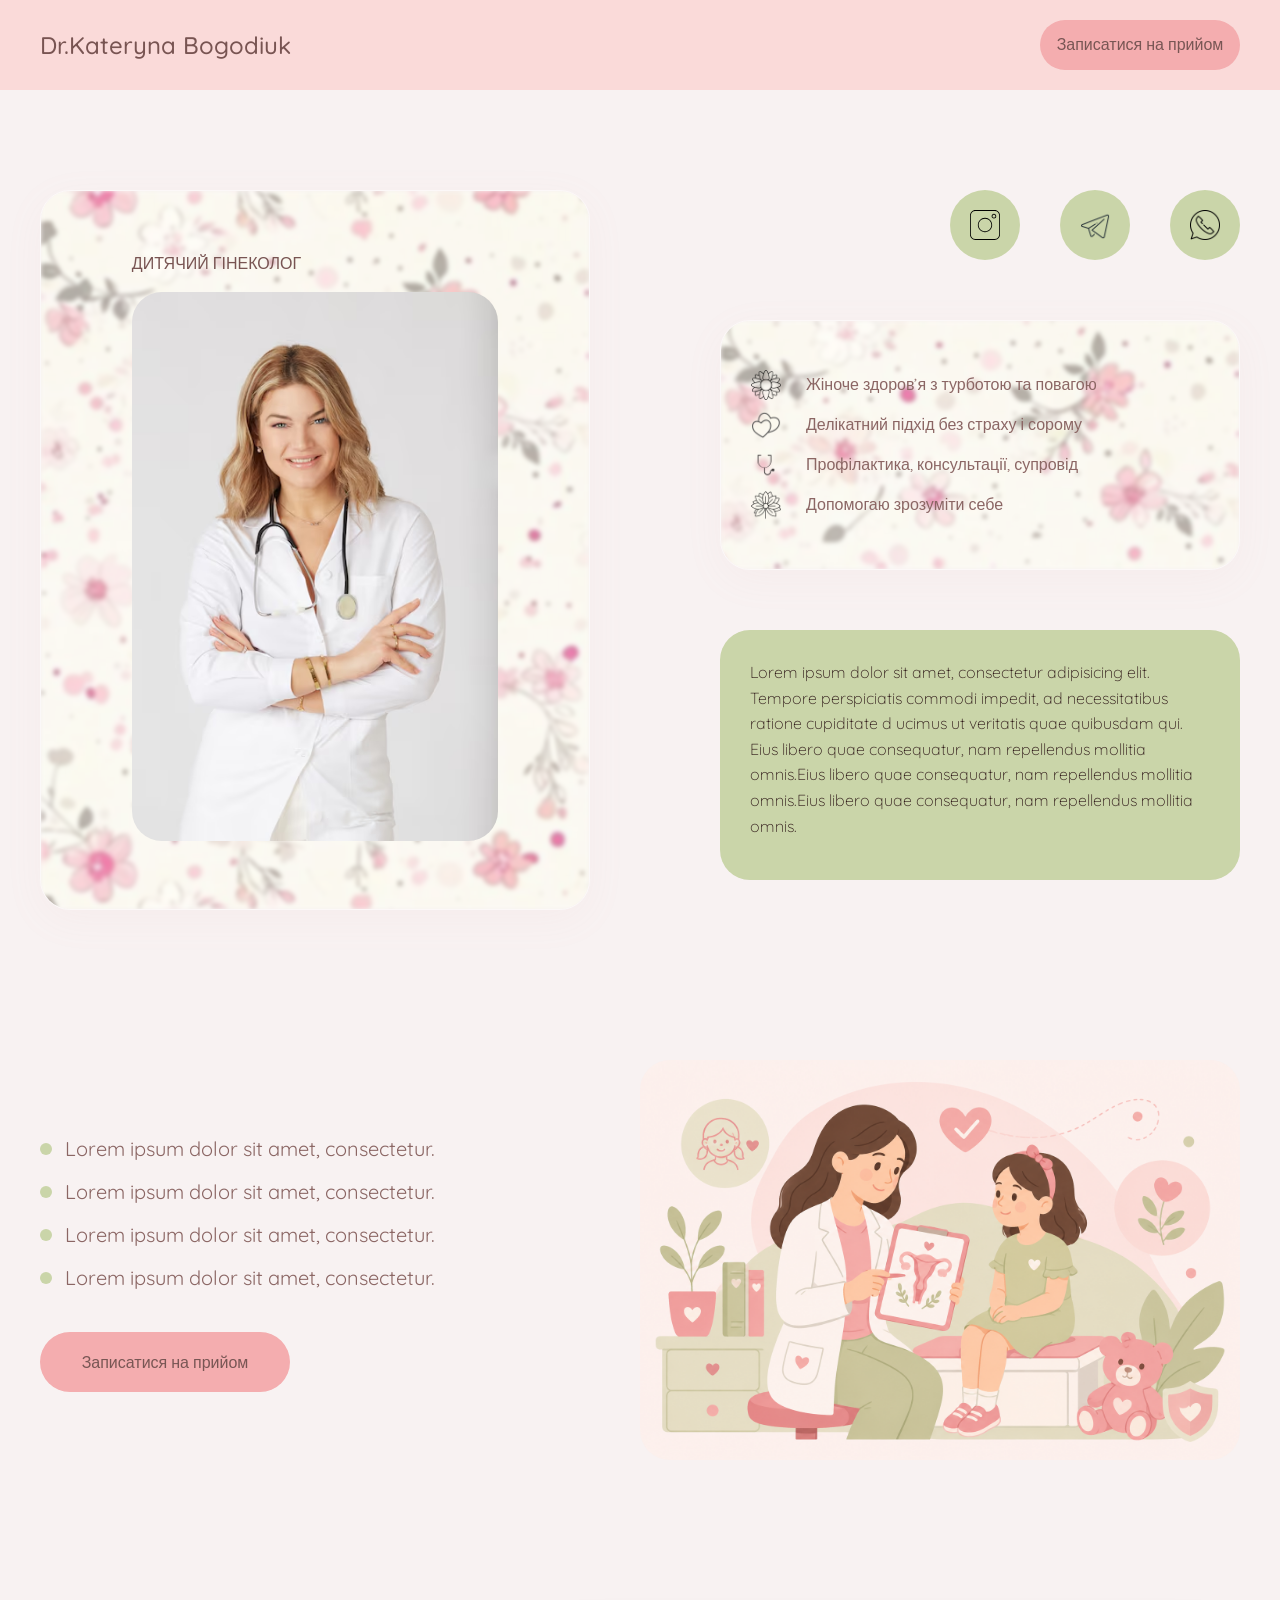
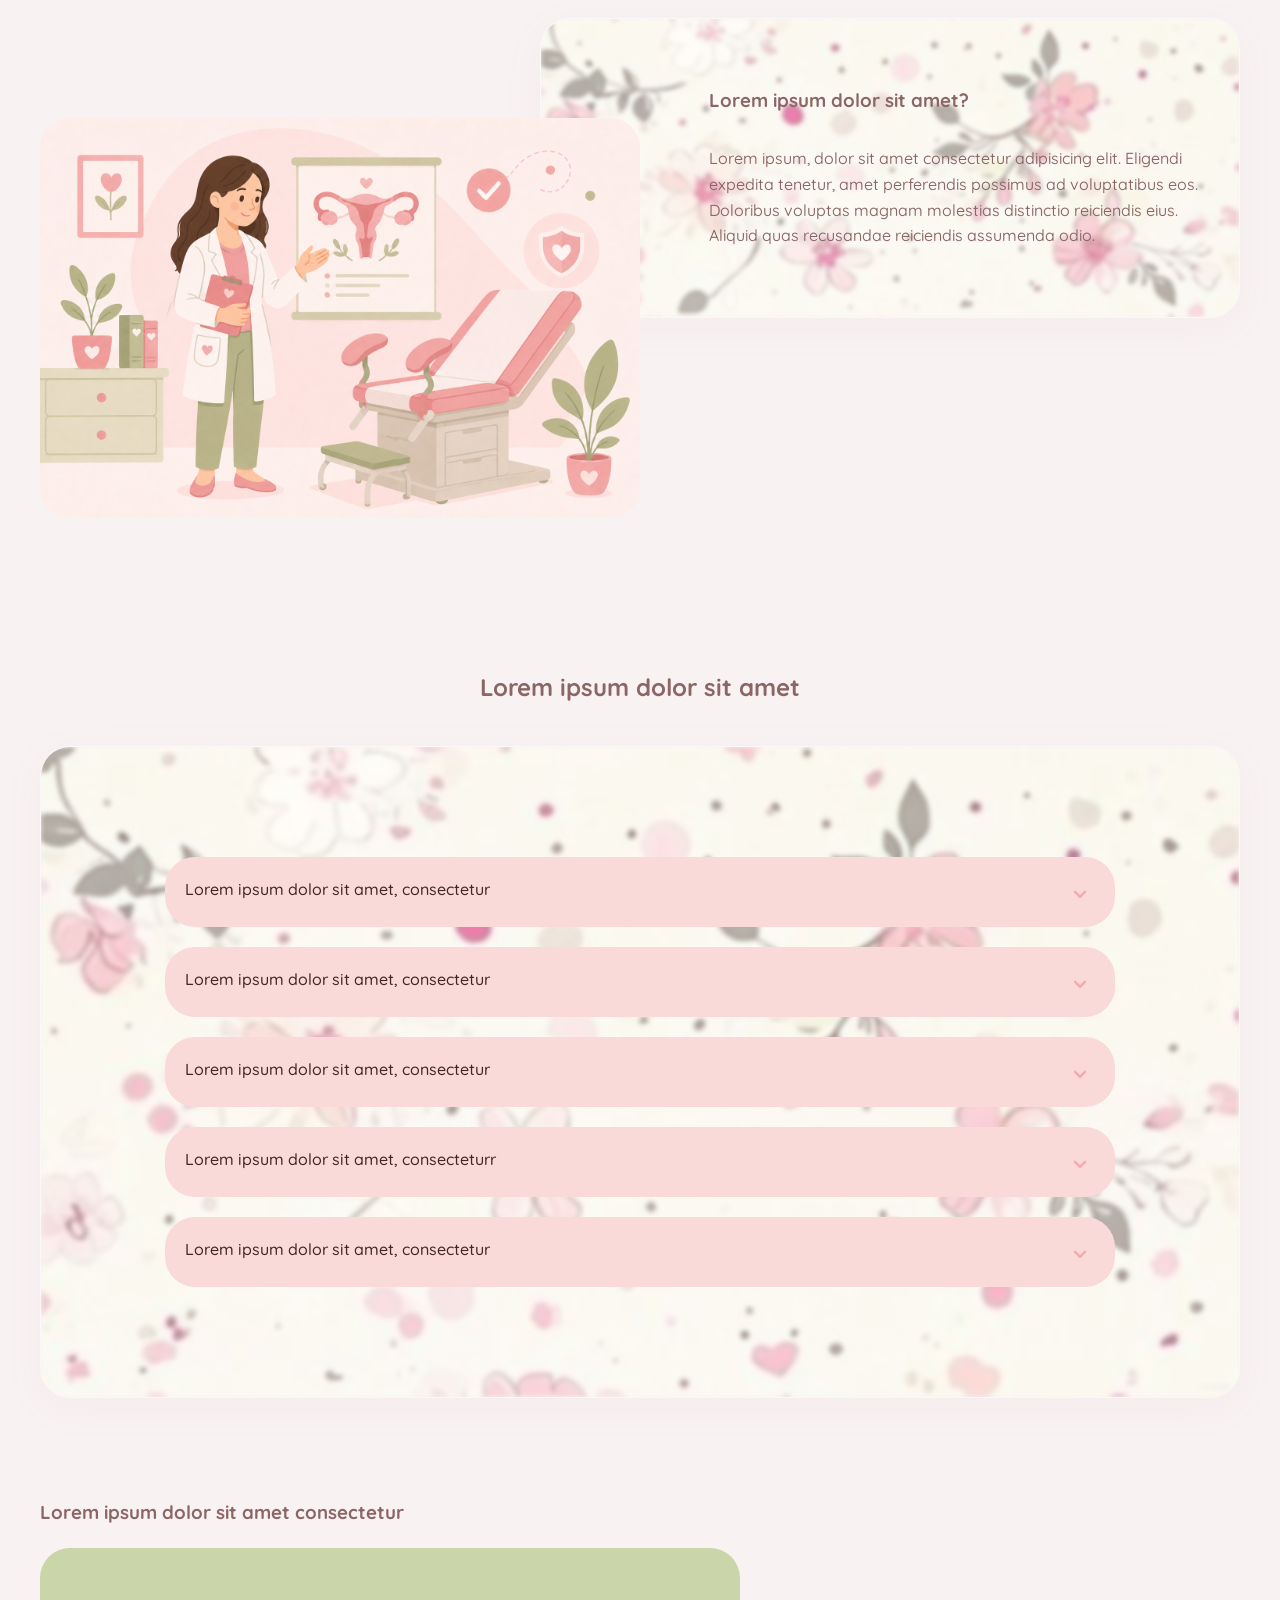
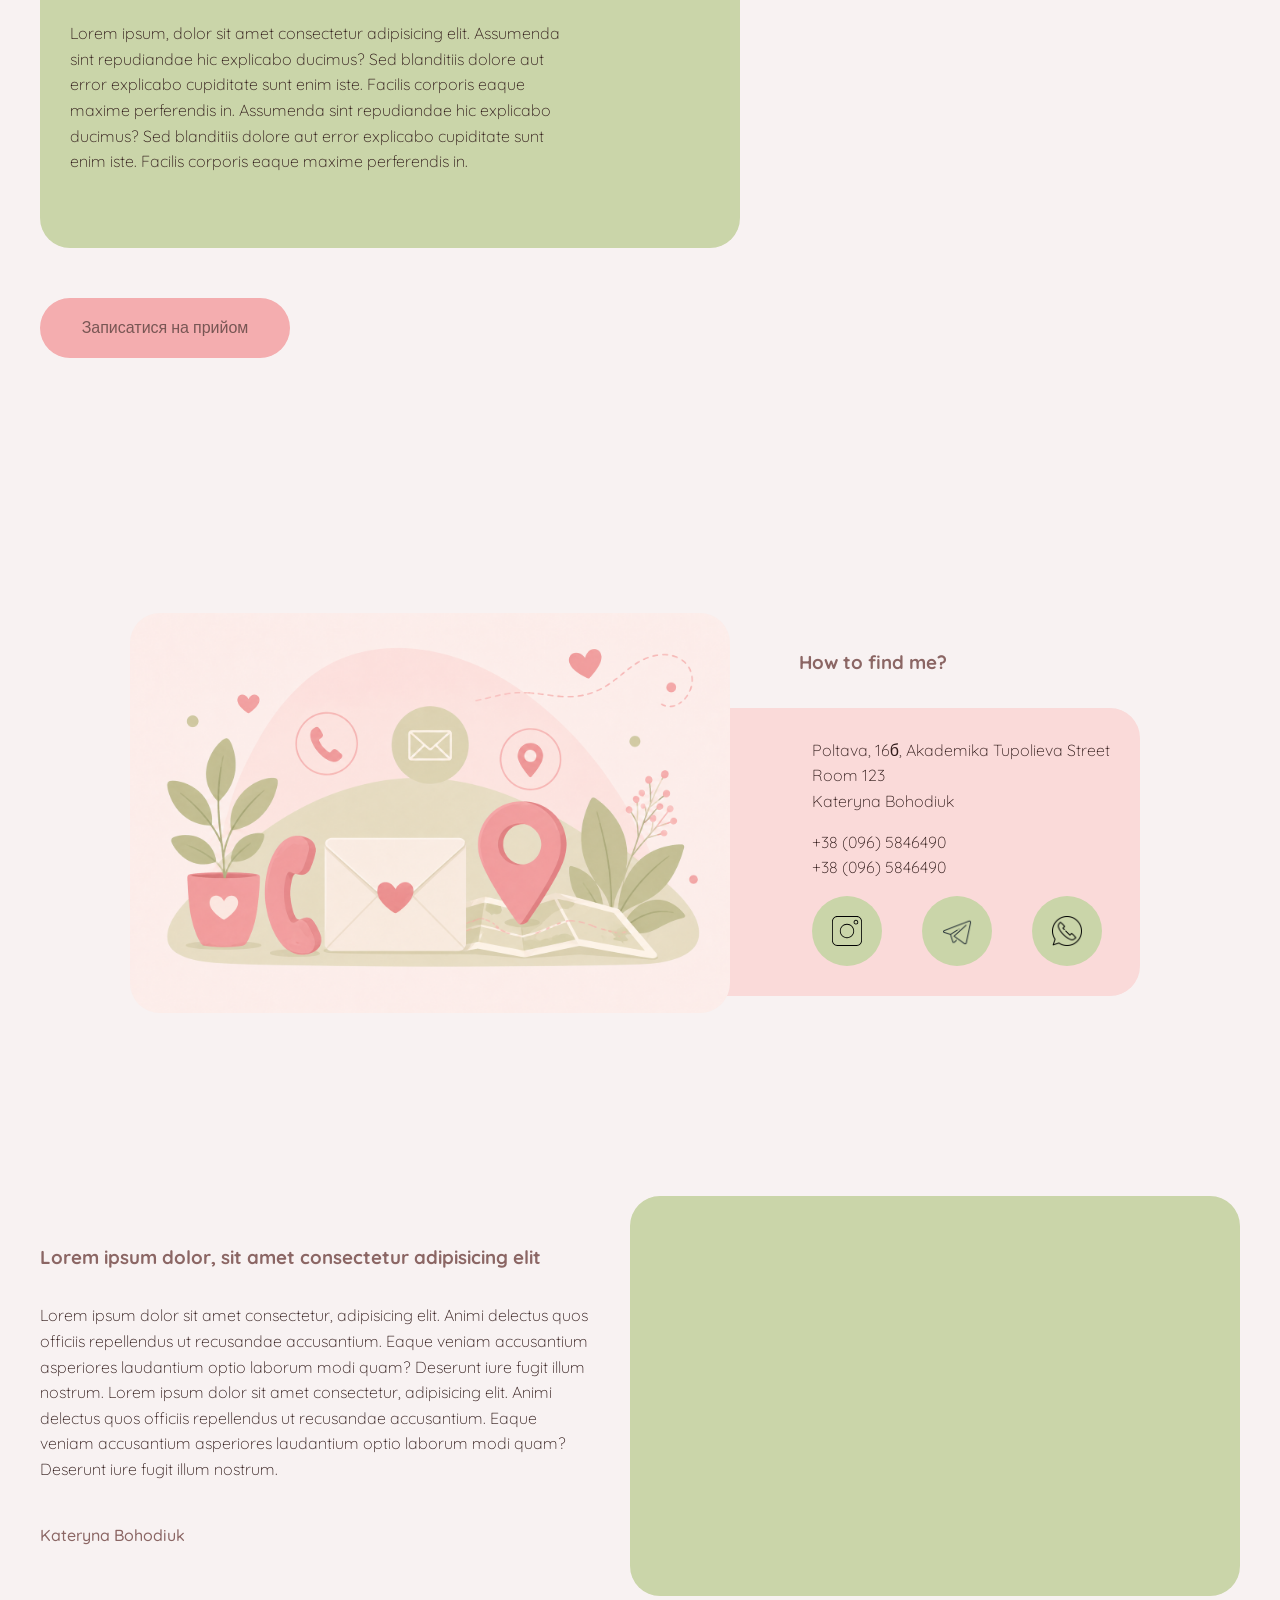
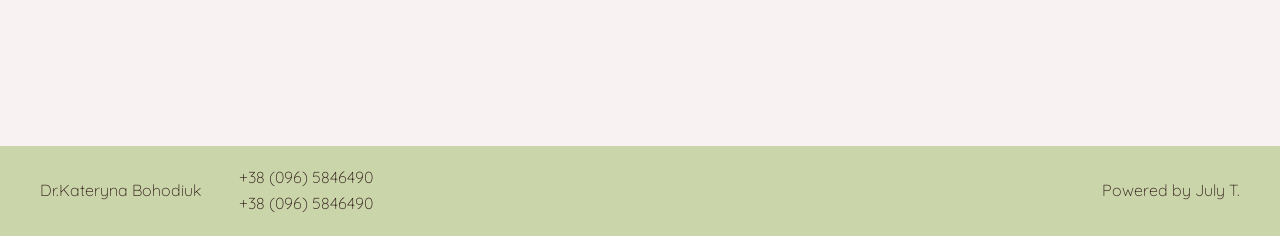
==== commit 830beab6: "change buttons" ====
--- a/index.html
+++ b/index.html
@@ -18,7 +18,7 @@
                         <div class="menu__name">
                             <h2>Dr.Kateryna Bogodiuk</h2>
                         </div>
-                        <a href="#schedule-section" class="main-button">Записатися на прийом</a>
+                        <a href="#schedule-section" class="menu__button">Записатися на прийом</a>
                     </div>
                 </div>
             </div>
--- a/style.css
+++ b/style.css
@@ -53,30 +53,9 @@
     box-sizing: border-box;
 }
 
-/* header */
-
-
-.header {
-    width: 100%;
-    background-color: #FADAD9;
-}
-
-.menu  {
-    height: 90px;
-    display: flex;
-    justify-content: space-between;
-    align-items: center;
-}
-
-.menu__name h2 {
-    font-weight: 500;
-    color: #785452;
-    margin-right: 5px;
-}
-
 .main-button {
-    width: 200px;
-    height: 50px;
+    width: 250px;
+    height: 60px;
     border-radius: 30px;
     border: none;
     color: #412726;
@@ -92,6 +71,53 @@
     animation: pulse_button 1.5s infinite ease-in-out;
 }
 
+@media (max-width:600px) {
+    .main-button {
+        width: 300px;
+        height: 60px;
+        font-size: 17px;
+    }
+}
+
+/* header */
+
+
+.header {
+    width: 100%;
+    background-color: #FADAD9;
+}
+
+.menu  {
+    height: 90px;
+    display: flex;
+    justify-content: space-between;
+    align-items: center;
+}
+
+.menu__name h2 {
+    font-weight: 500;
+    color: #785452;
+    margin-right: 5px;
+}
+
+.menu__button {
+    width: 200px;
+    height: 50px;
+    border-radius: 30px;
+    border: none;
+    color: #412726;
+    background-color: #F4ADAF;
+    cursor: pointer;
+    transition: box-shadow 5s ease; 
+    text-decoration: none; 
+    display: flex;
+    justify-content: center;
+    align-items: center;
+    font-weight: 500;
+    color: #785654;
+    animation: pulse_button 1.5s infinite ease-in-out;
+}
+
 
 @keyframes pulse_button {
     0% { box-shadow: 0 0 0 0 rgba(231, 182, 182, 0.757); }
@@ -126,7 +152,7 @@
 }
 
 @media (max-width:400px) {
-    .main-button {
+    .menu__button {
         font-size: 14px;
     }
 }
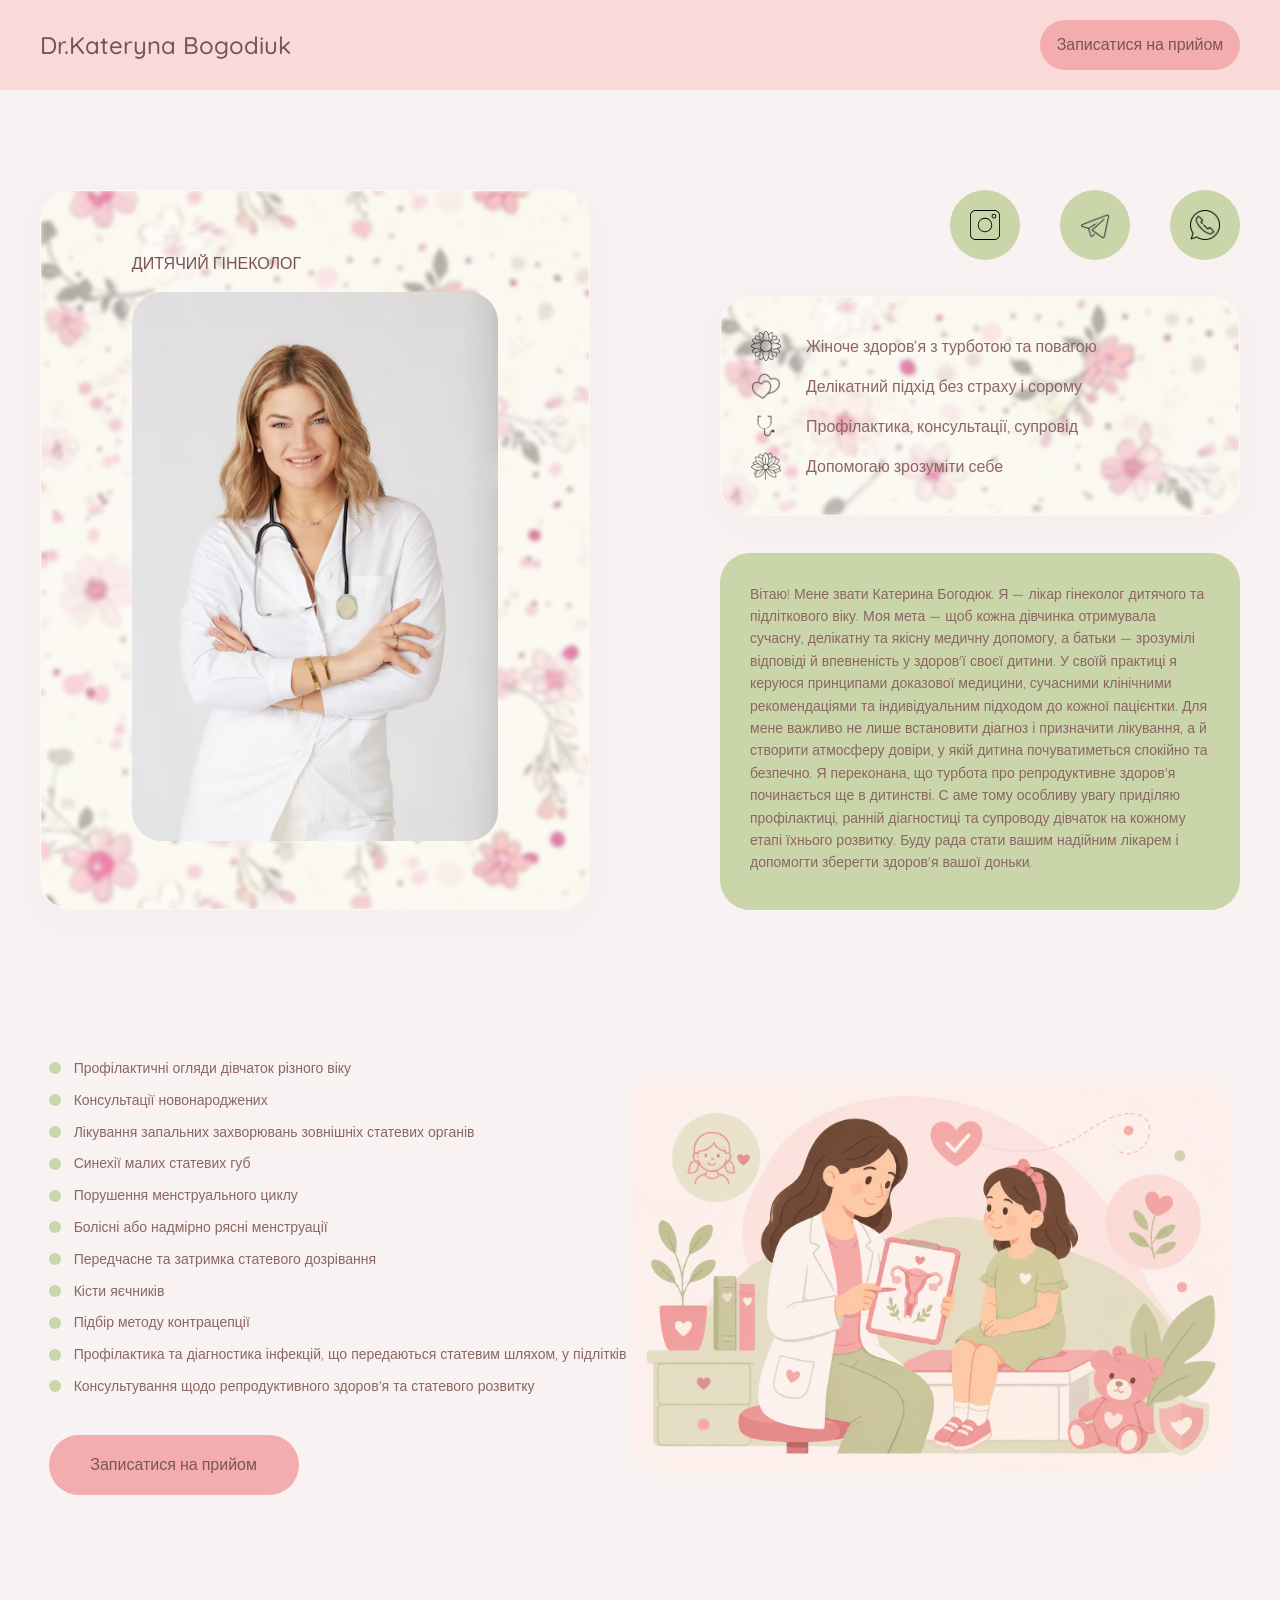
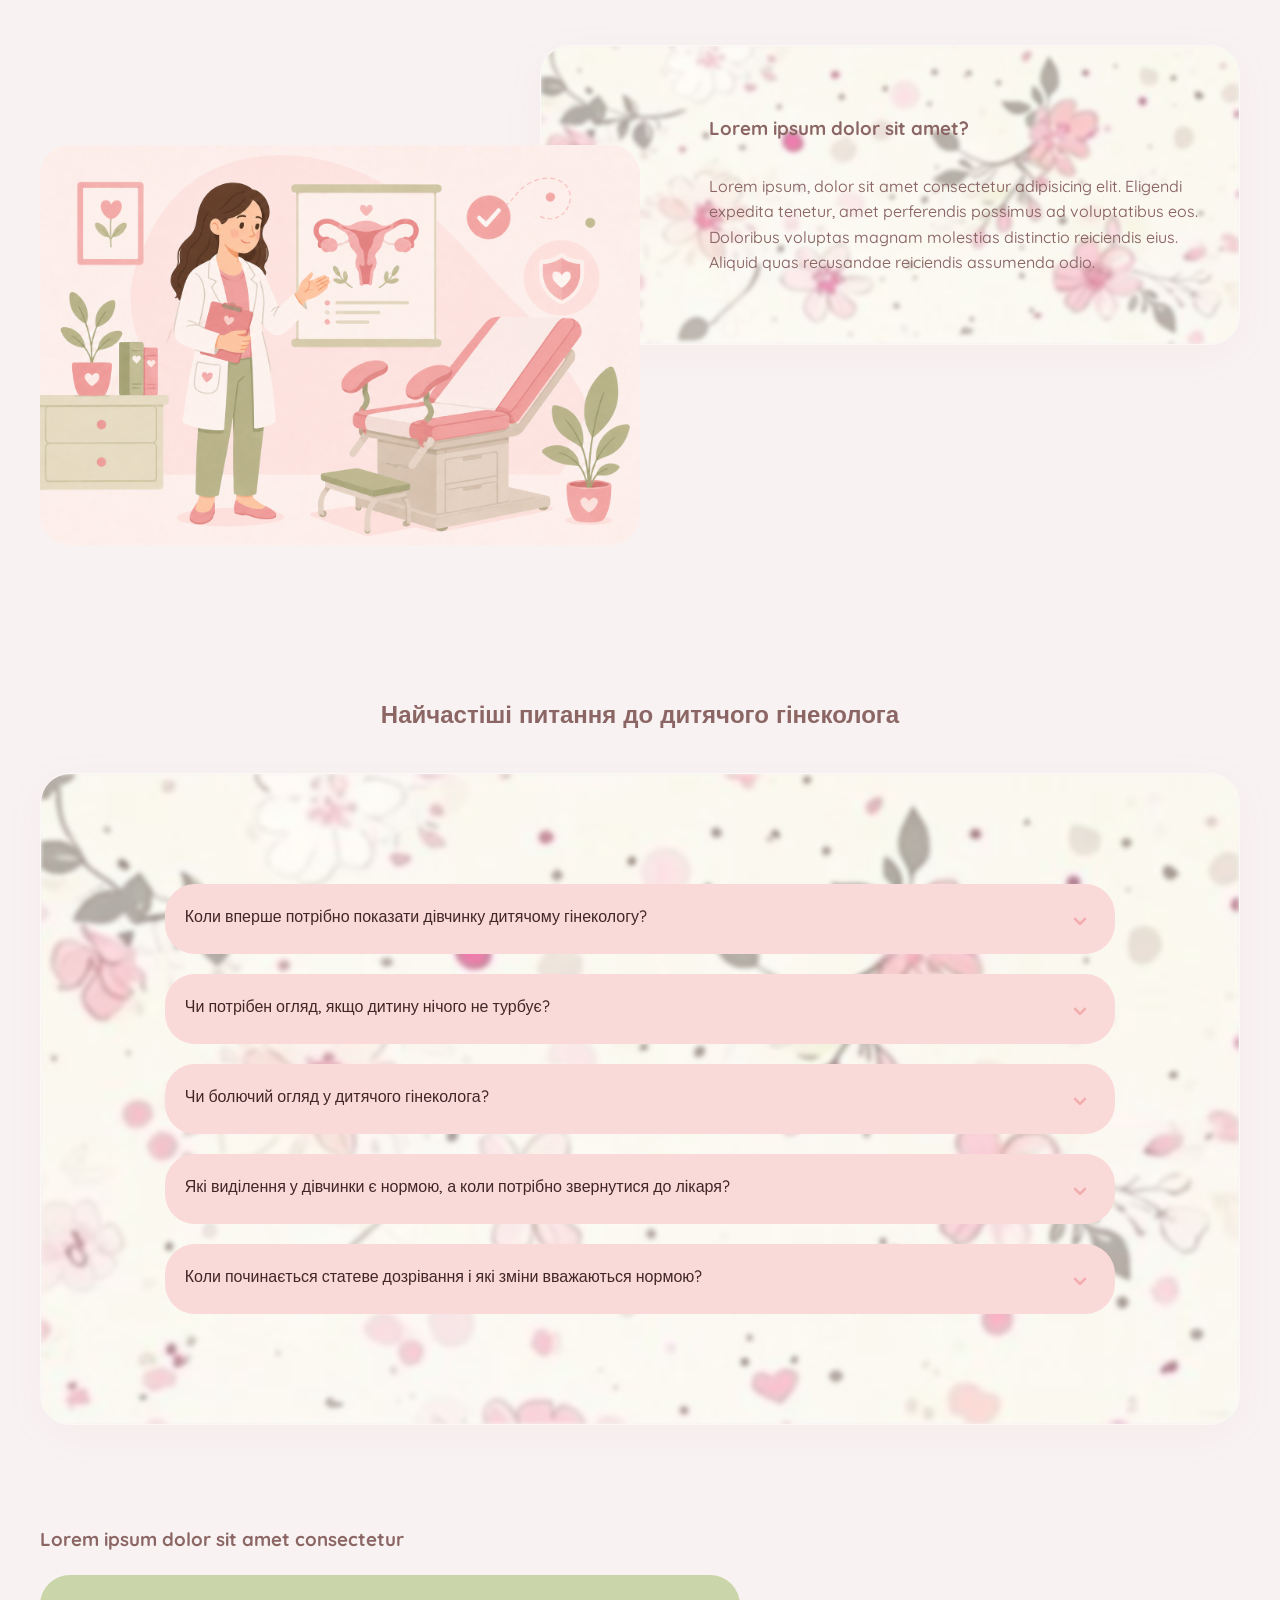
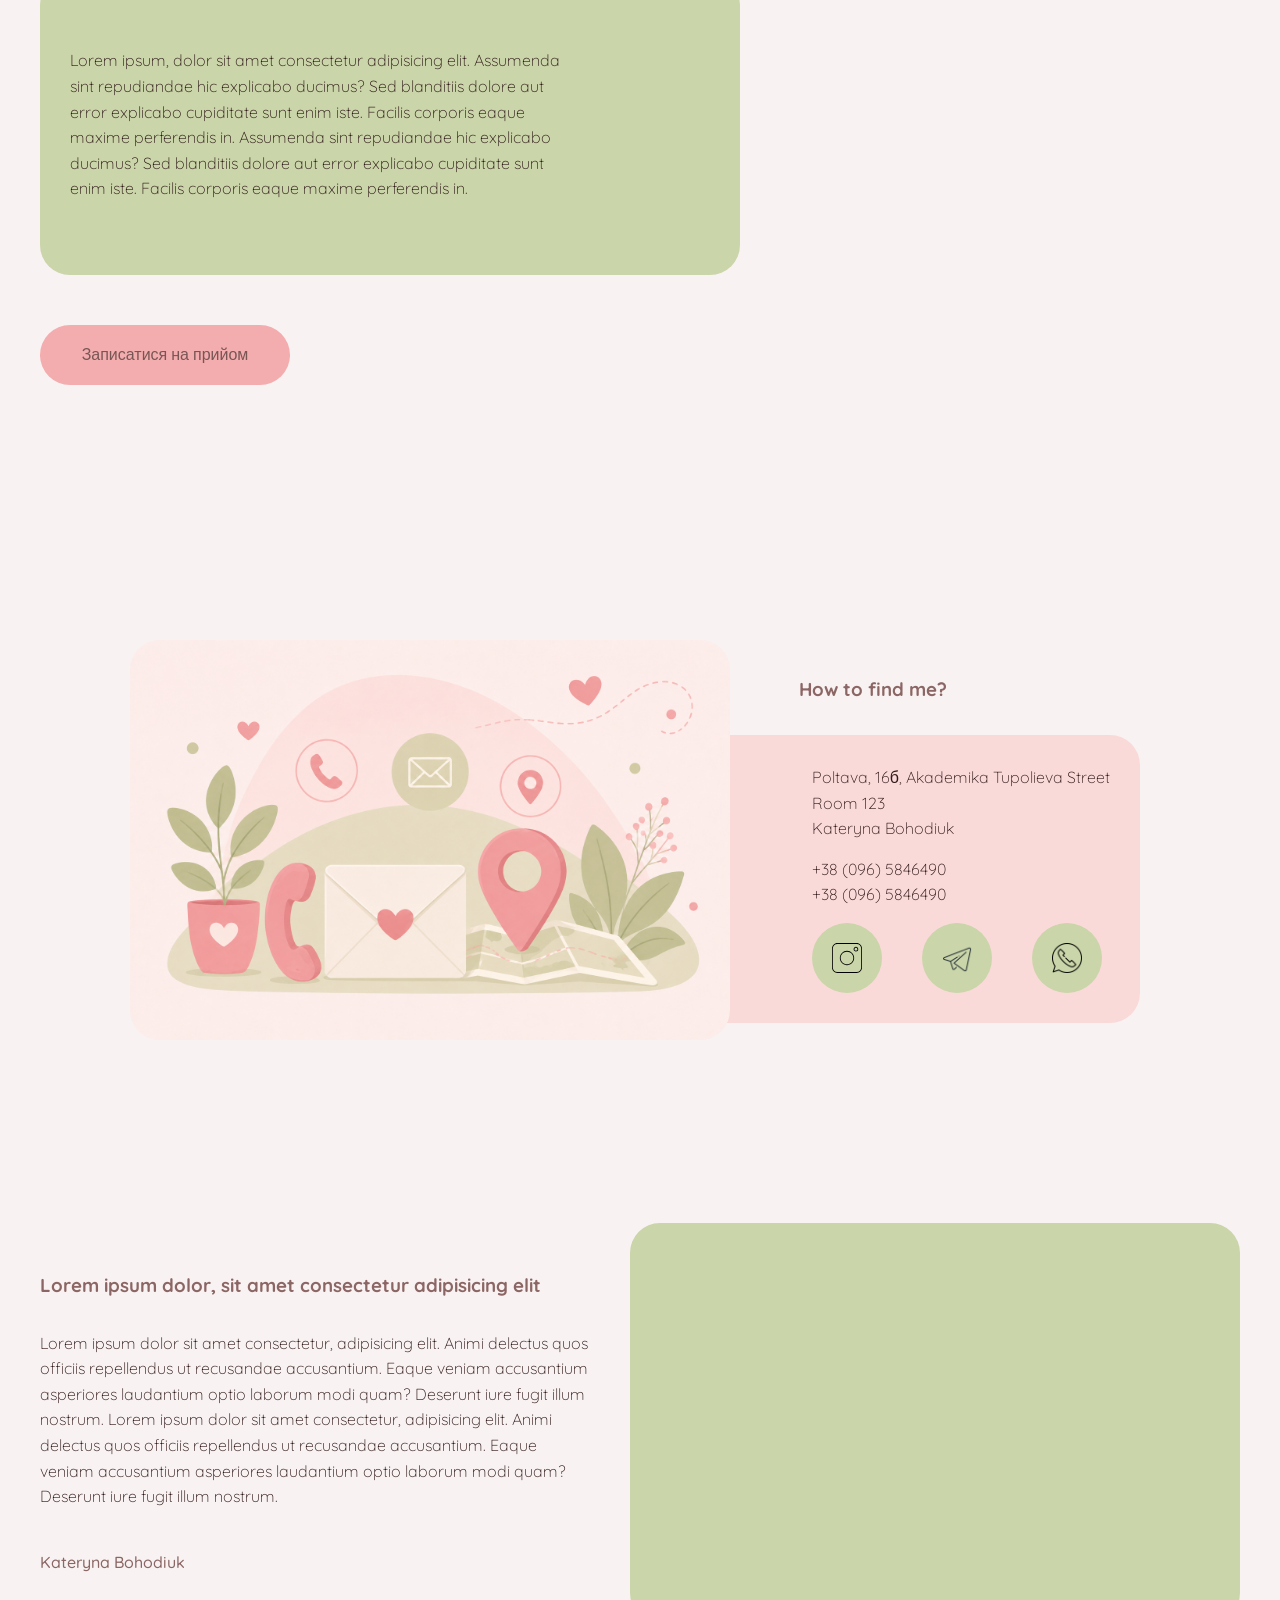
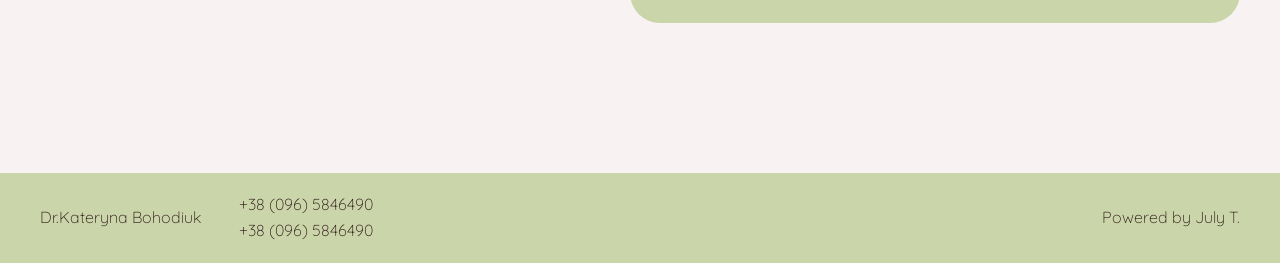
==== commit bcaff1e4: "add text for about, topics and questions" ====
--- a/index.html
+++ b/index.html
@@ -67,12 +67,16 @@
                     </div>
                     <div class="about">
                         <div class="about__block">
-                            <p class="about__text">Lorem ipsum dolor sit amet, consectetur adipisicing elit. 
-                            Tempore perspiciatis commodi impedit, ad necessitatibus ratione cupiditate d
-                            ucimus ut veritatis quae quibusdam qui. Eius libero quae consequatur, 
-                            nam repellendus mollitia omnis.Eius libero quae consequatur, 
-                            nam repellendus mollitia omnis.Eius libero quae consequatur, 
-                            nam repellendus mollitia omnis.
+                            <p class="about__text">
+                                Вітаю! Мене звати Катерина Богодюк. Я — лікар гінеколог дитячого та підліткового віку.
+                                Моя мета — щоб кожна дівчинка отримувала сучасну, делікатну та якісну медичну допомогу, 
+                                а батьки — зрозумілі відповіді й впевненість у здоров'ї своєї дитини.
+                                У своїй практиці я керуюся принципами доказової медицини, сучасними клінічними рекомендаціями 
+                                та індивідуальним підходом до кожної пацієнтки. Для мене важливо не лише встановити діагноз і 
+                                призначити лікування, а й створити атмосферу довіри, у якій дитина почуватиметься спокійно та безпечно.
+                                Я переконана, що турбота про репродуктивне здоров'я починається ще в дитинстві. С
+                                аме тому особливу увагу приділяю профілактиці, ранній діагностиці та супроводу дівчаток на кожному етапі їхнього розвитку.
+                                Буду рада стати вашим надійним лікарем і допомогти зберегти здоров'я вашої доньки.
                             </p>
                         </div>
                     </div>
@@ -84,10 +88,17 @@
                 <div class="topics-block">
                     <div class="topics__main">
                         <ul class="custom-list">
-                            <li class="custom-list__item">Lorem ipsum dolor sit amet, consectetur.</li>
-                            <li class="custom-list__item">Lorem ipsum dolor sit amet, consectetur.</li>
-                            <li class="custom-list__item">Lorem ipsum dolor sit amet, consectetur.</li>
-                            <li class="custom-list__item">Lorem ipsum dolor sit amet, consectetur.</li>
+                            <li class="custom-list__item">Профілактичні огляди дівчаток різного віку</li>
+                            <li class="custom-list__item">Консультації новонароджених</li>
+                            <li class="custom-list__item">Лікування запальних захворювань зовнішніх статевих органів</li>
+                            <li class="custom-list__item">Синехії малих статевих губ</li>
+                            <li class="custom-list__item">Порушення менструального циклу</li>
+                            <li class="custom-list__item">Болісні або надмірно рясні менструації</li>
+                            <li class="custom-list__item">Передчасне та затримка статевого дозрівання</li>
+                            <li class="custom-list__item">Кісти яєчників</li>
+                            <li class="custom-list__item">Підбір методу контрацепції</li>
+                            <li class="custom-list__item">Профілактика та діагностика інфекцій, що передаються статевим шляхом, у підлітків</li>
+                            <li class="custom-list__item">Консультування щодо репродуктивного здоров'я та статевого розвитку</li>
                         </ul>
                         <a href="#schedule-section" class="main-button">Записатися на прийом</a>
                     </div>
@@ -120,7 +131,7 @@
         <div class="questions">
             <div class="container">
                 <div class="questions main-block">
-                <h2>Lorem ipsum dolor sit amet</h2>
+                <h2>Найчастіші питання до дитячого гінеколога</h2>
                 <div class="glass-block questions-glass">
                     <div class="questions-block">
                         <div class="questions__list"></div>
--- a/style.css
+++ b/style.css
@@ -210,7 +210,7 @@
     grid-column: 2;
     grid-row: 2;
     width: 520px;
-    height: 250px;
+    height: 220px;
     display: flex;
     justify-content: start;
     align-items: center;
@@ -228,12 +228,18 @@
     grid-column: 2;
     grid-row: 3;
     width: 520px; 
-    height: 250px;
+    min-height: 300px;
     background-color: #cad5a9;
     border-radius: 30px;
     justify-self: end; 
     padding: 30px; 
     box-sizing: border-box;
+}
+
+.about__text {
+    font-size: 14px;
+    font-weight: 400;
+    color: #8b6664;
 }
 
 .glass-block {
@@ -400,7 +406,7 @@
 
 .topics-block {
     display: flex;
-    justify-content: space-between;
+    justify-content: center;
     align-items: center;
 }
 
@@ -418,6 +424,7 @@
     flex-direction: column;
     gap: 15px;   
     margin-bottom: 40px;     
+    margin-right: 5px;
 }
 
 .custom-list__item {
@@ -425,11 +432,11 @@
     padding-left: 25px;         
     color: #8b6664;
     font-weight: 400;        
-    font-size: 16px;
-    line-height: 1.4;
-    display: flex;
-    align-items: center;
-    font-size: 20px;        
+    font-size: 14px;
+    line-height: 1.2;
+    display: flex;
+    align-items: center;
+          
 }
 
 
@@ -466,11 +473,11 @@
         max-width: 520px;
      }
 }
- @media (max-width: 1060px) {
+ /* @media (max-width: 1060px) {
      .custom-list__item {
     font-size: 18px;
     }
-}
+} */
 
 @media (max-width: 940px) {
     .topics {
@@ -493,12 +500,12 @@
     
 }
 
-@media (max-width: 415px) {
+/* @media (max-width: 415px) {
    .custom-list__item {
     font-size: 16px;
     }
     
-}
+} */
 
 
 
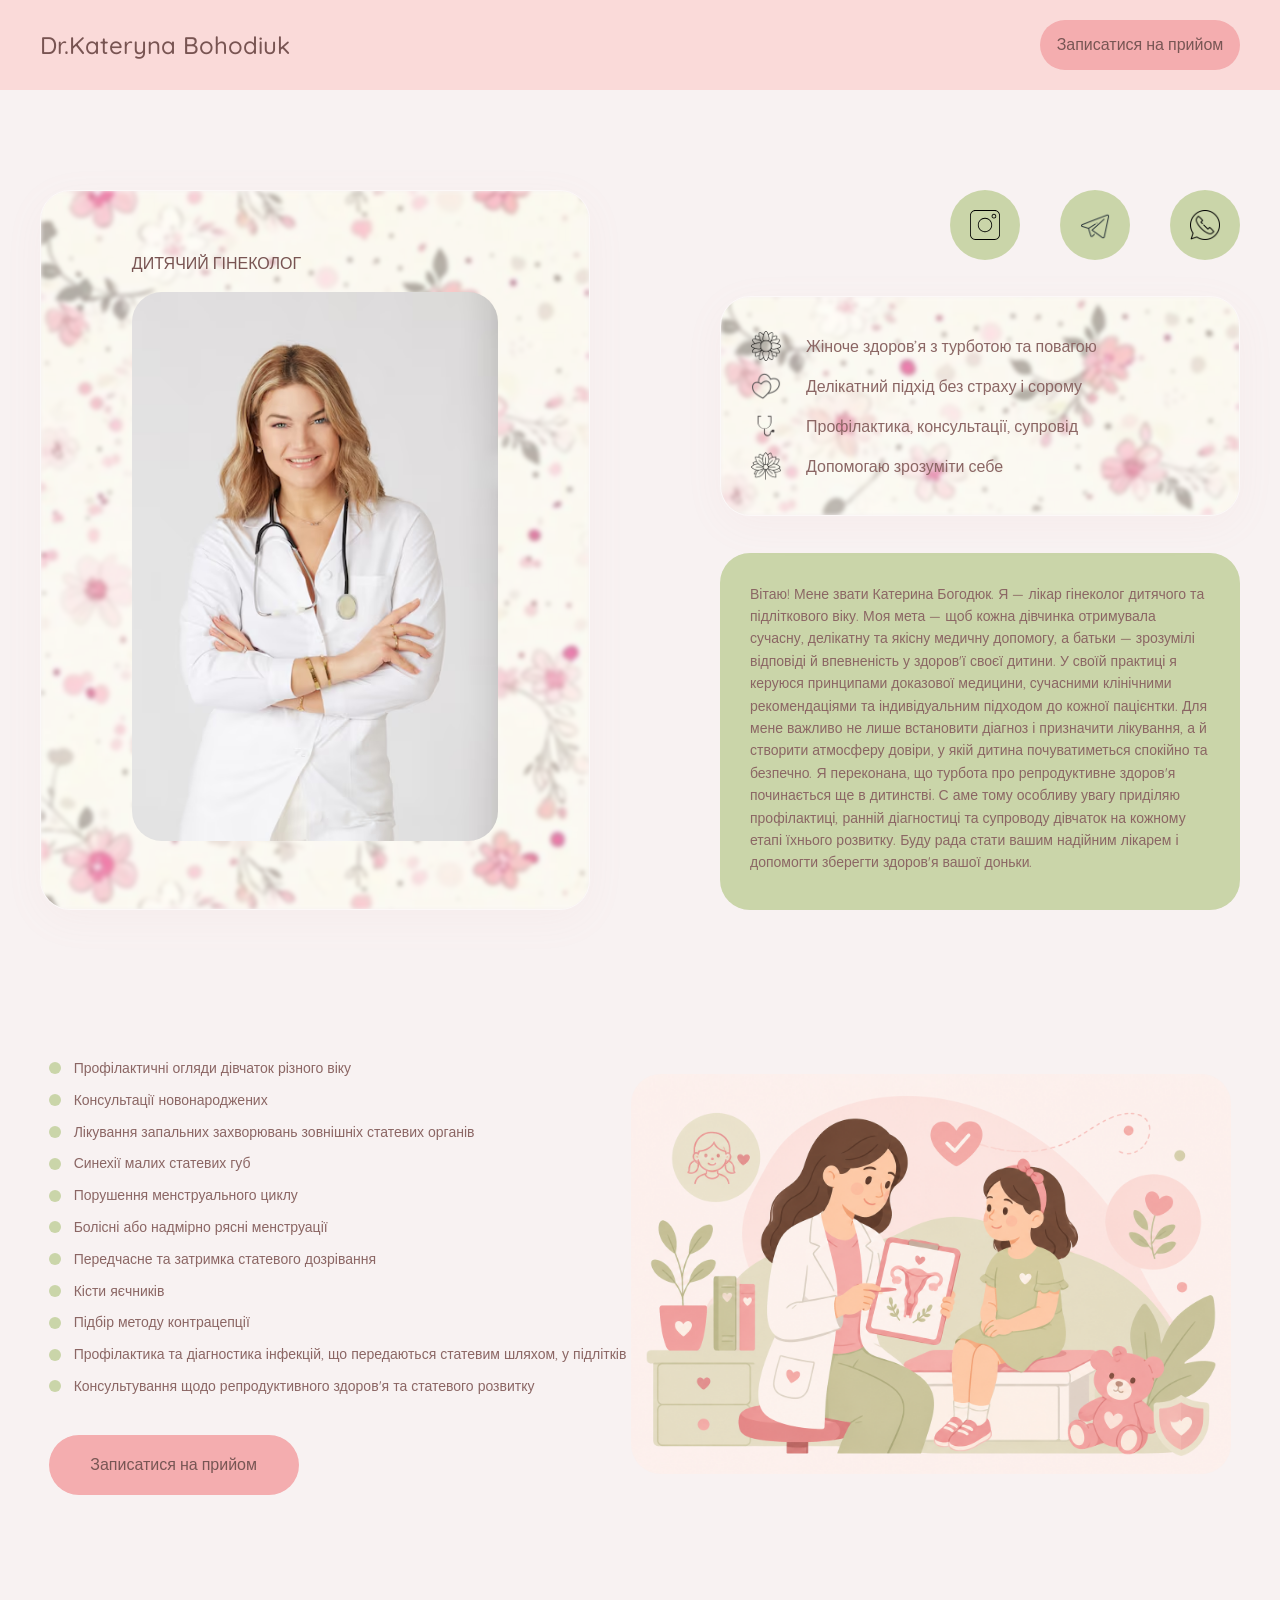
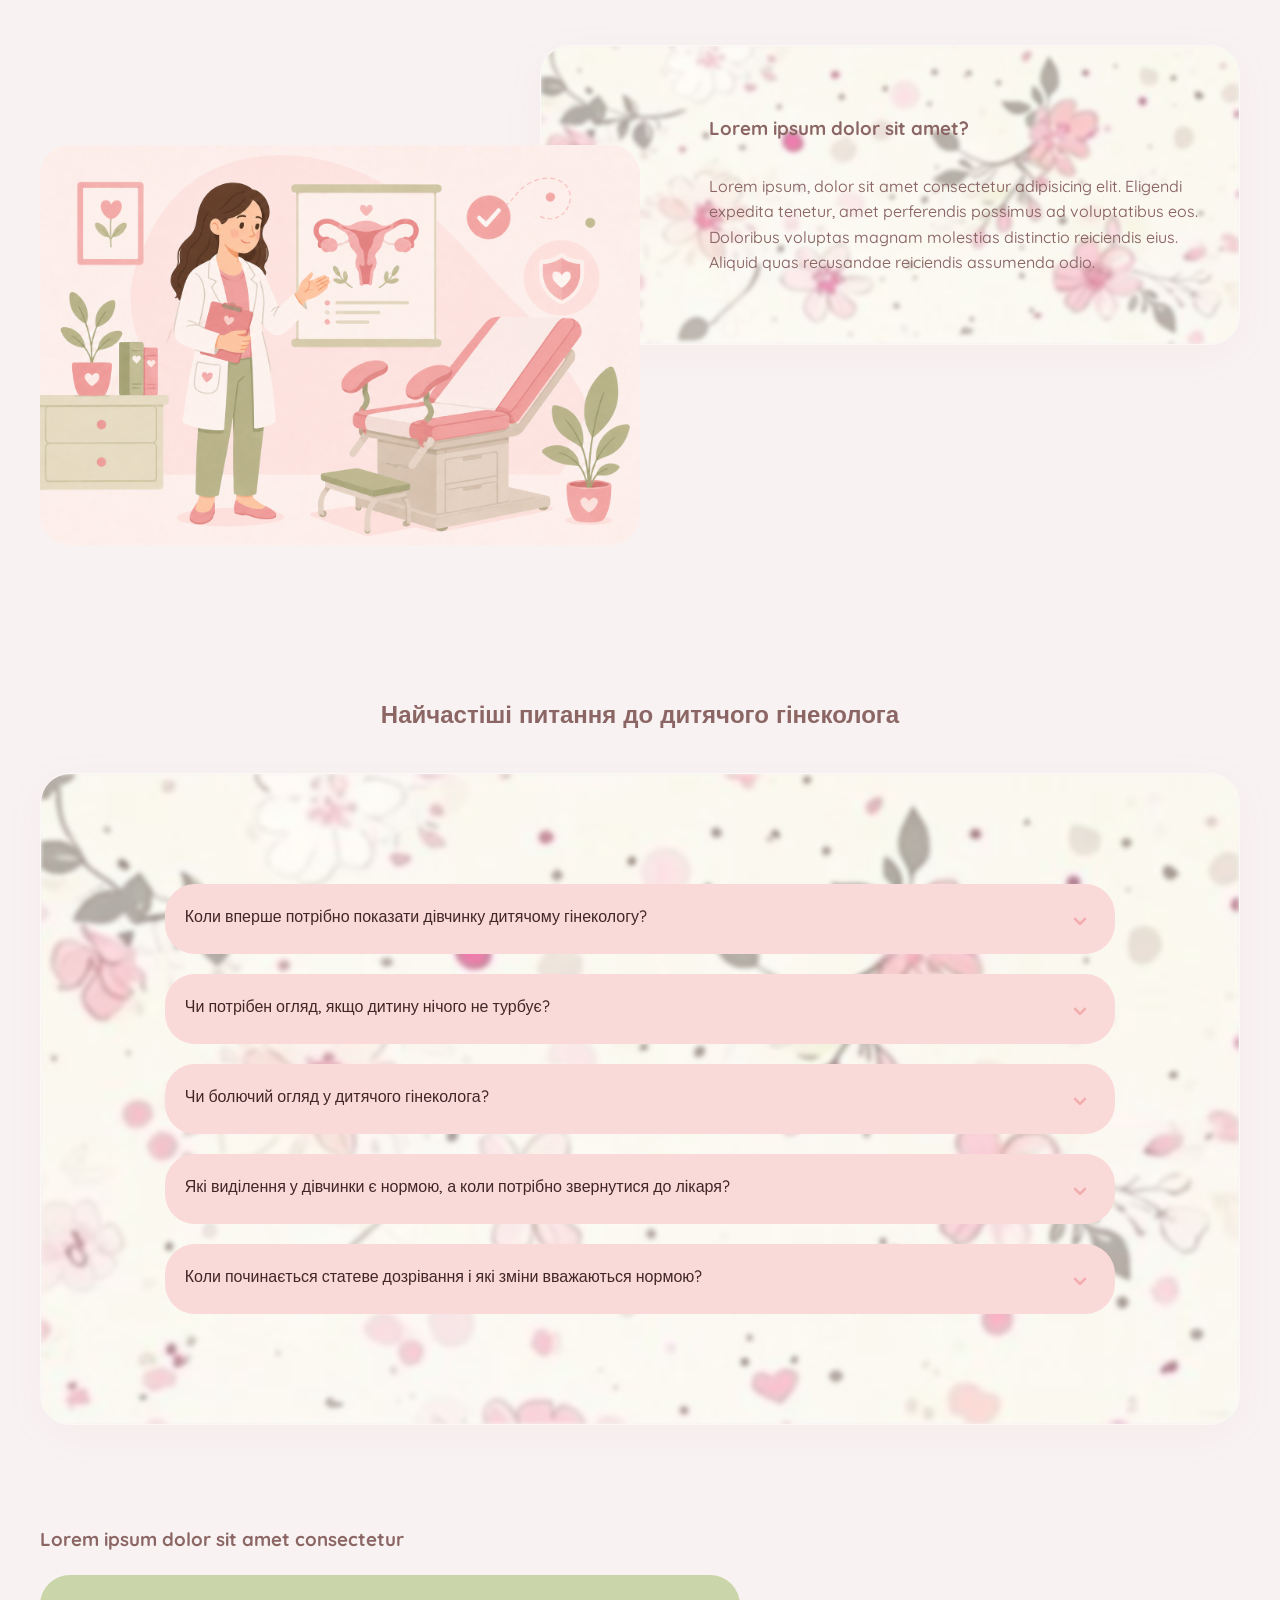
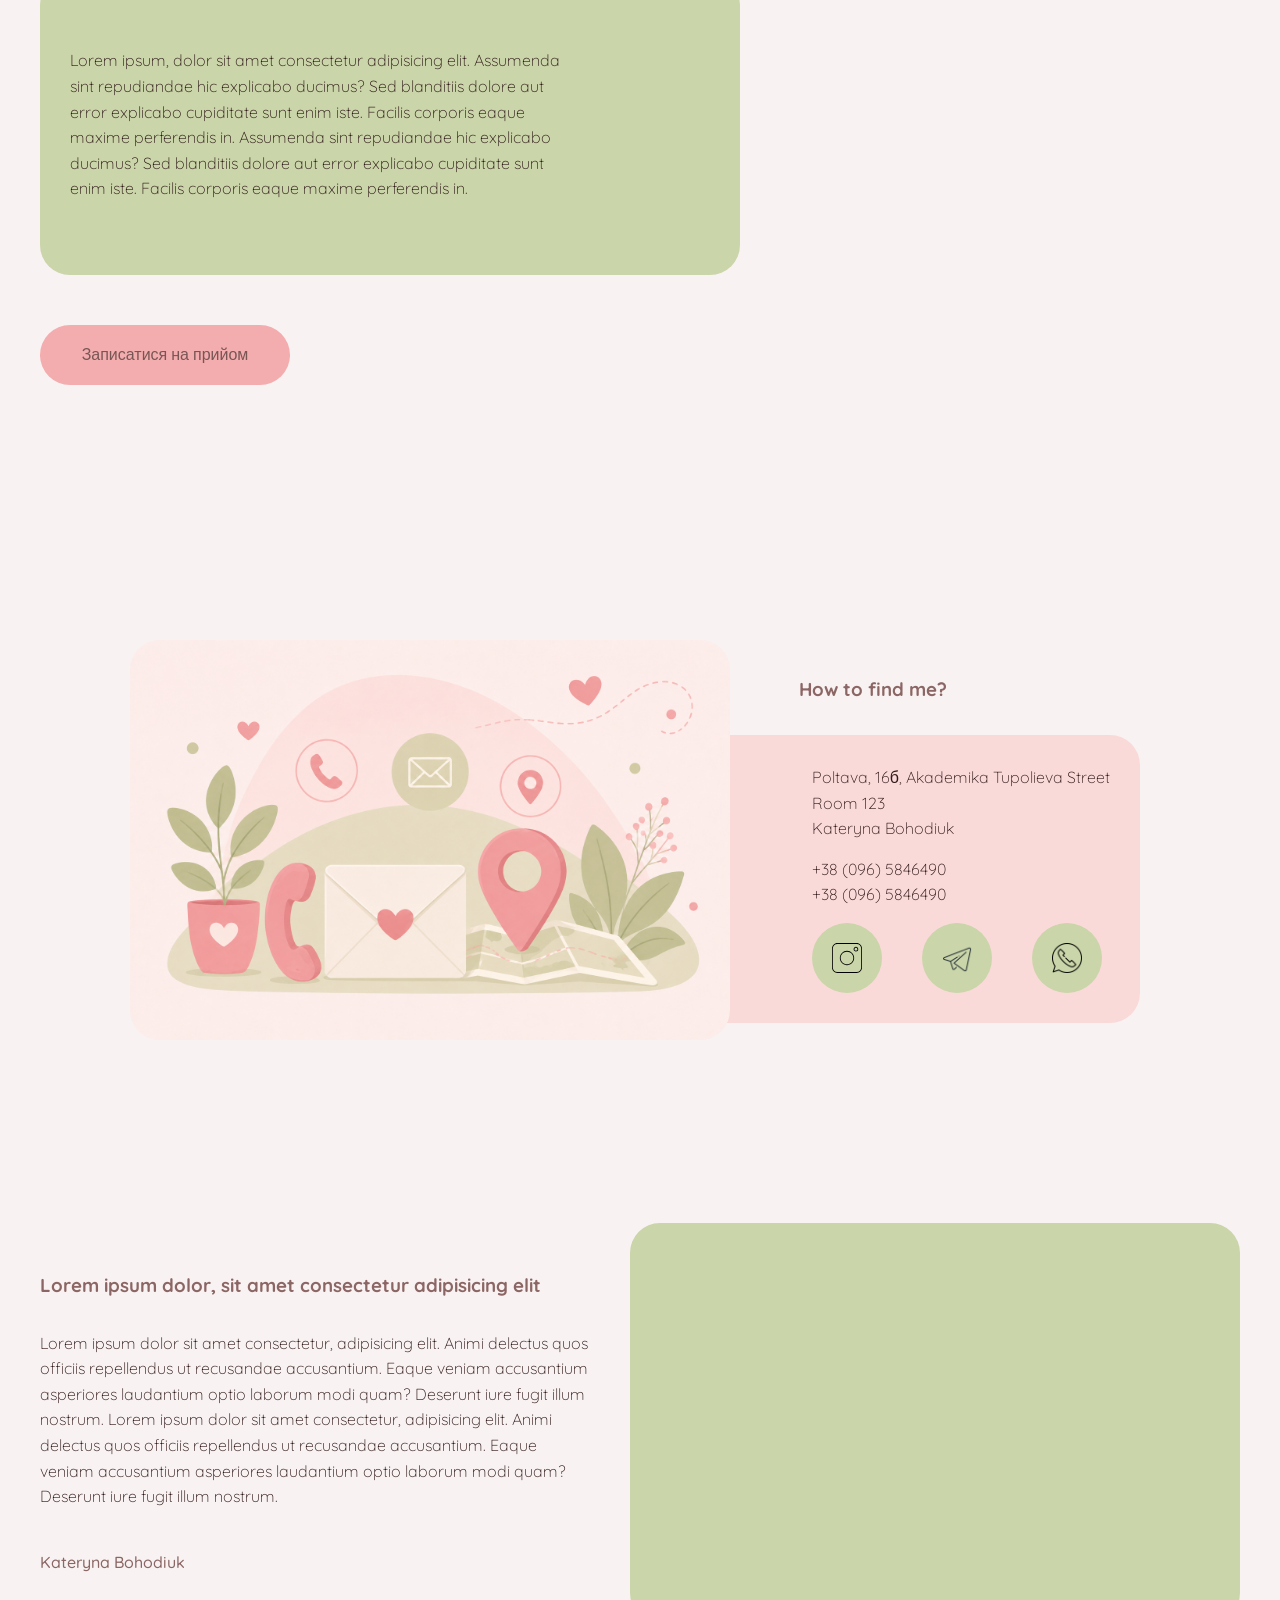
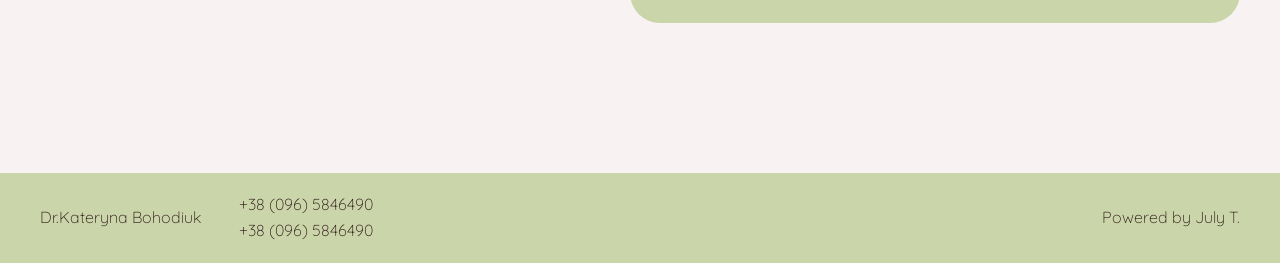
==== commit d71f1479: "change first name" ====
--- a/index.html
+++ b/index.html
@@ -16,7 +16,7 @@
                 <div class="header-block">
                     <div class="menu">
                         <div class="menu__name">
-                            <h2>Dr.Kateryna Bogodiuk</h2>
+                            <h2>Dr.Kateryna Bohodiuk</h2>
                         </div>
                         <a href="#schedule-section" class="menu__button">Записатися на прийом</a>
                     </div>
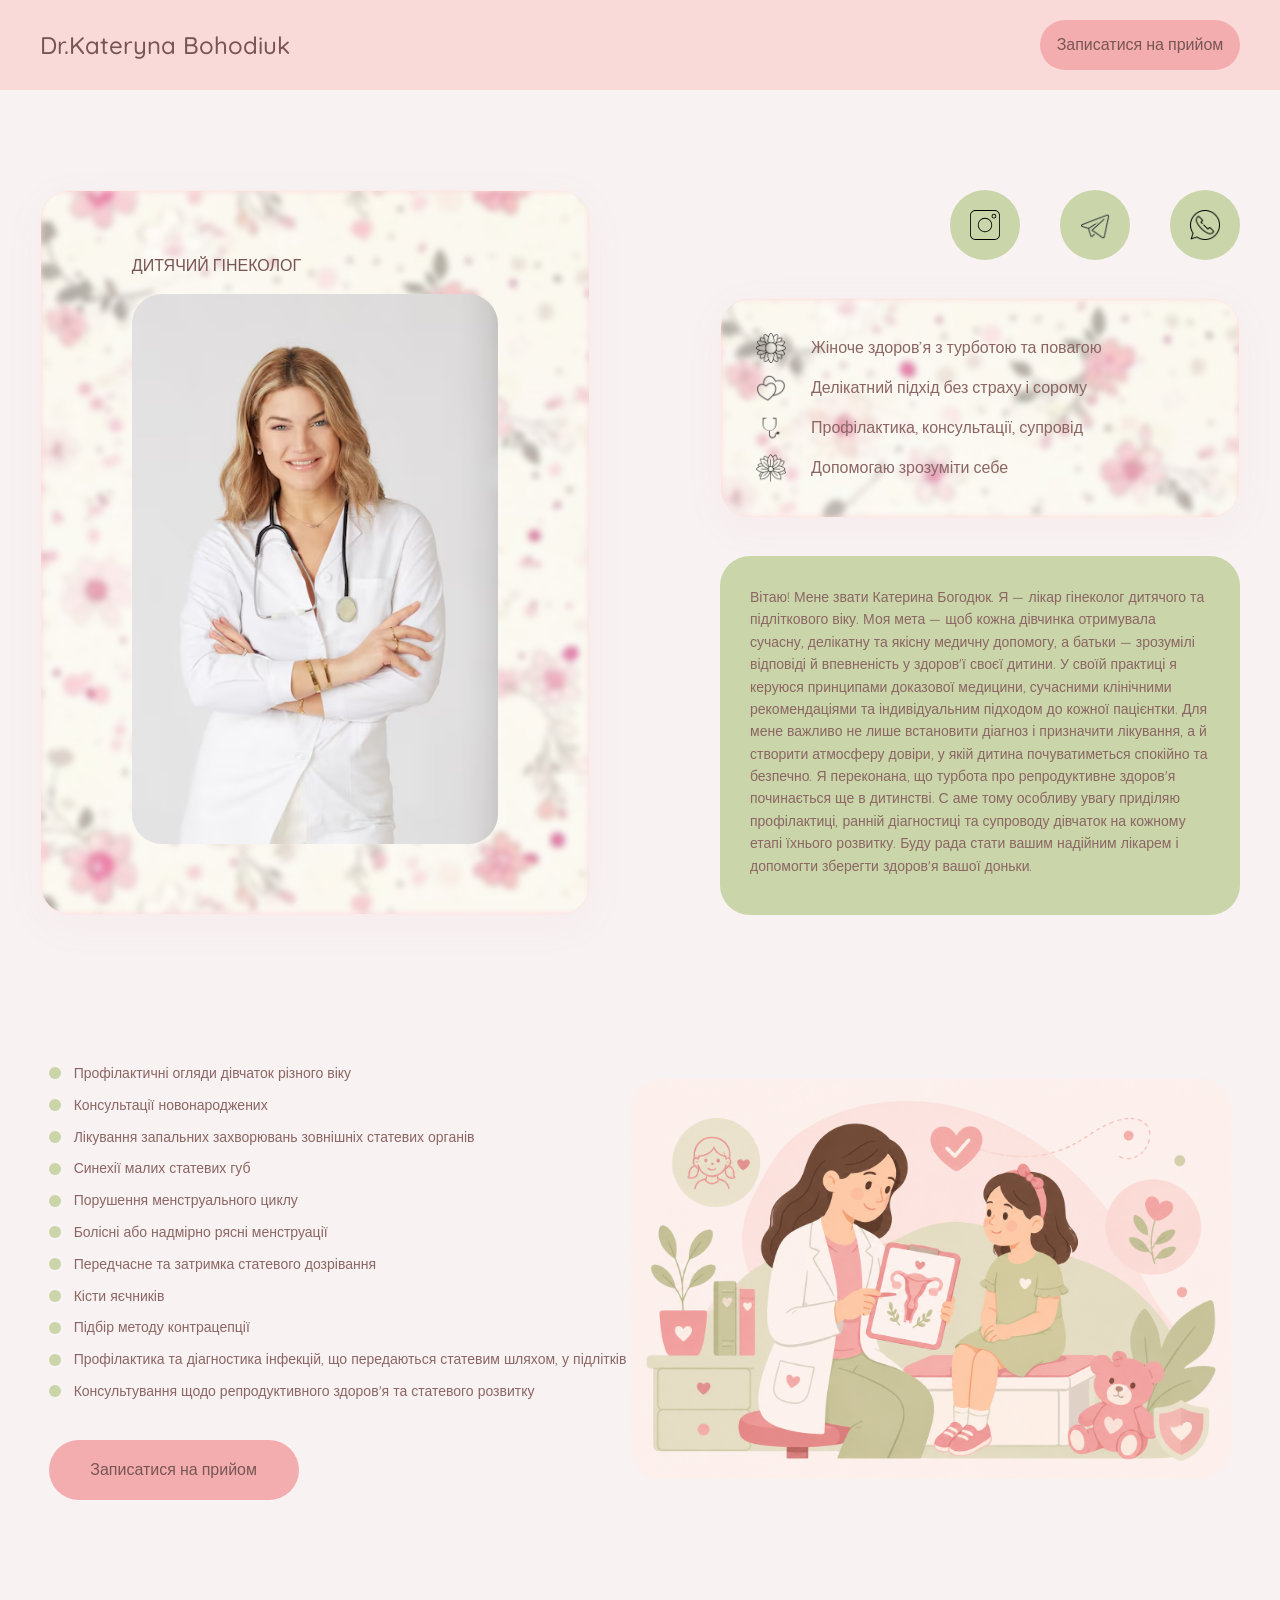
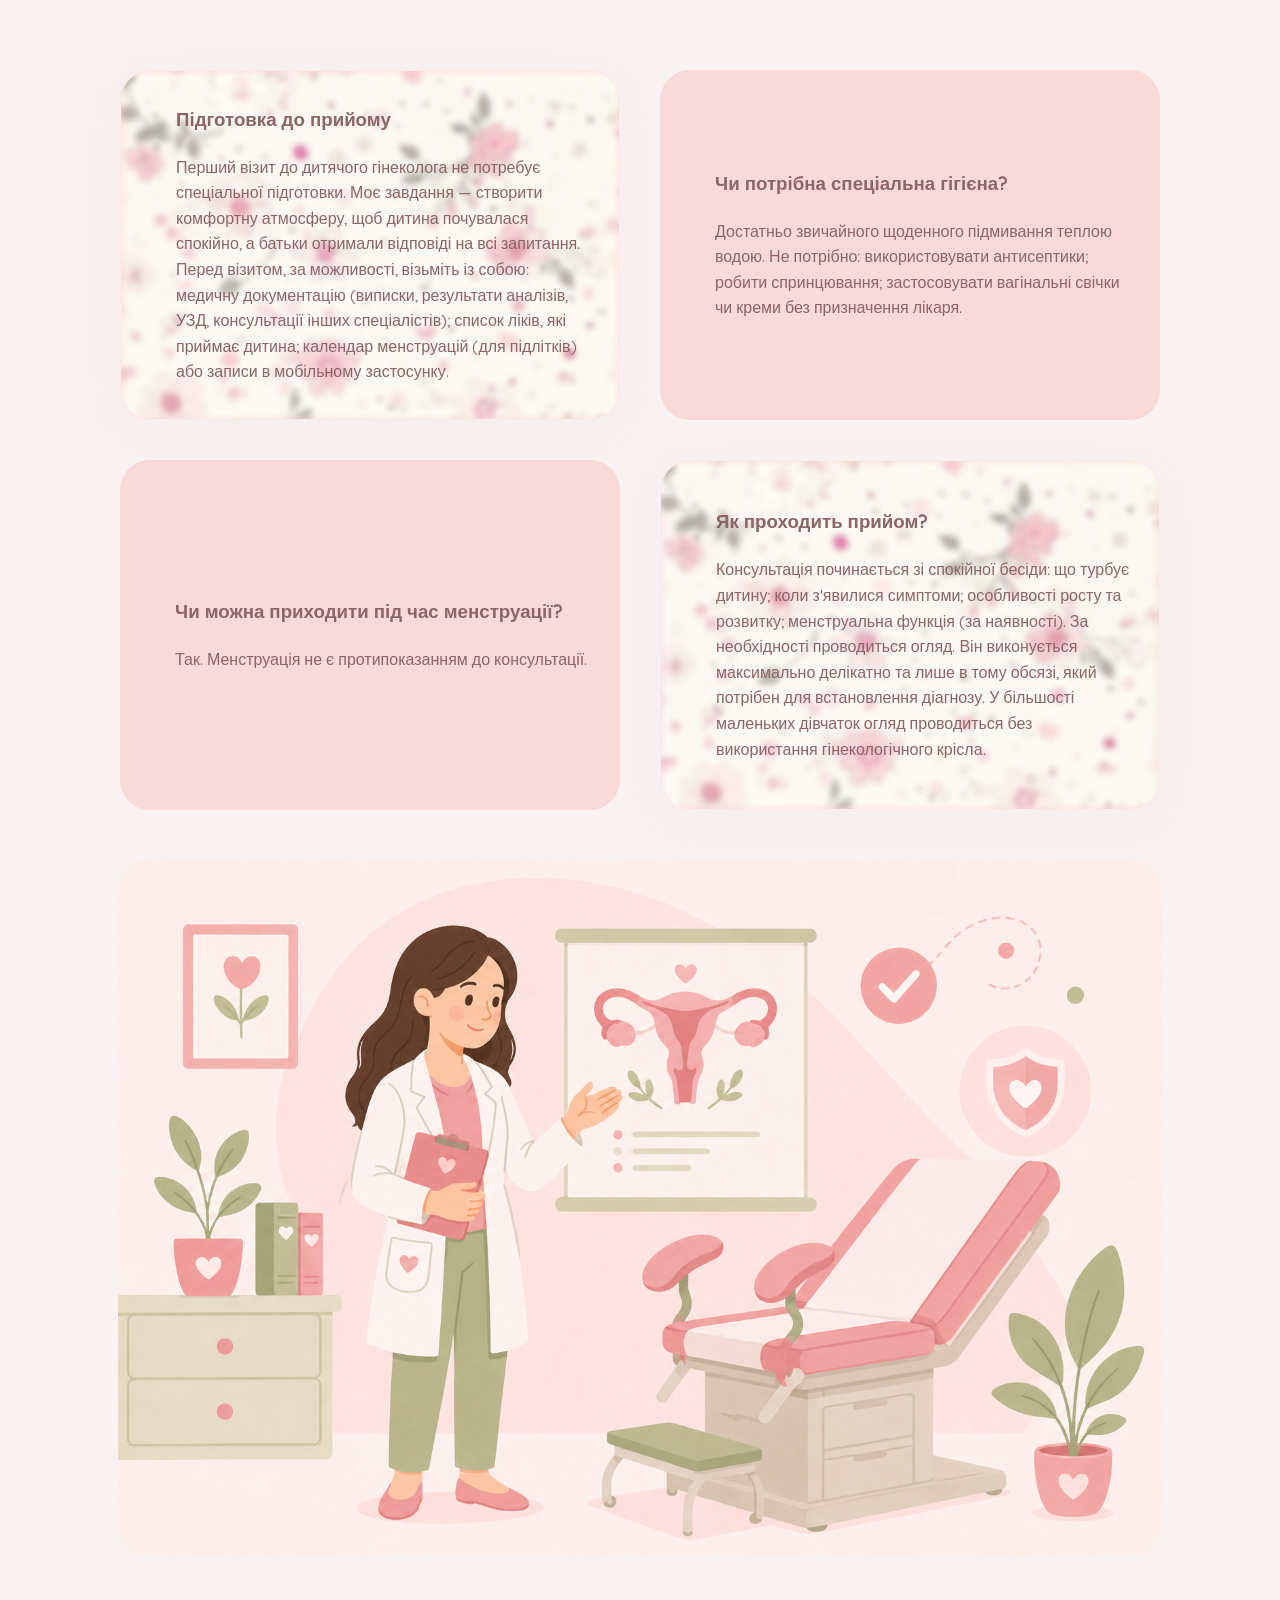
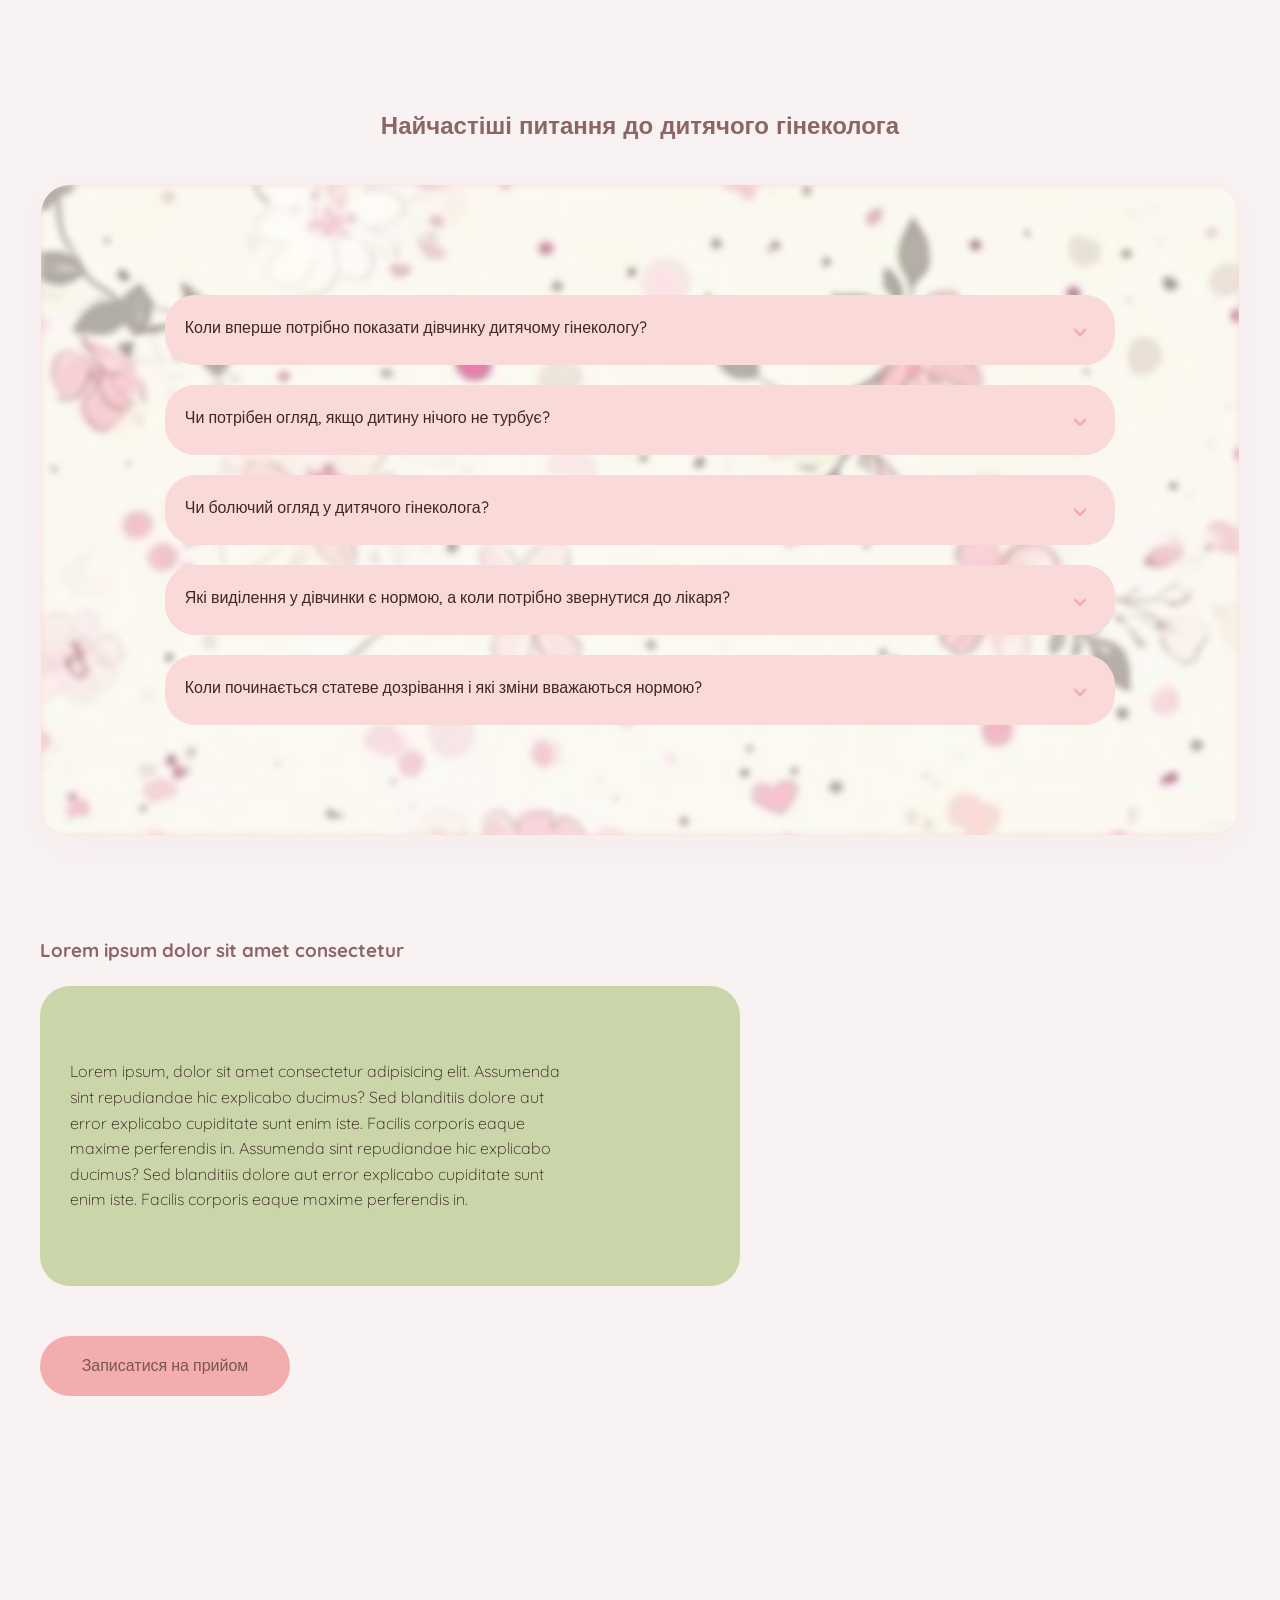
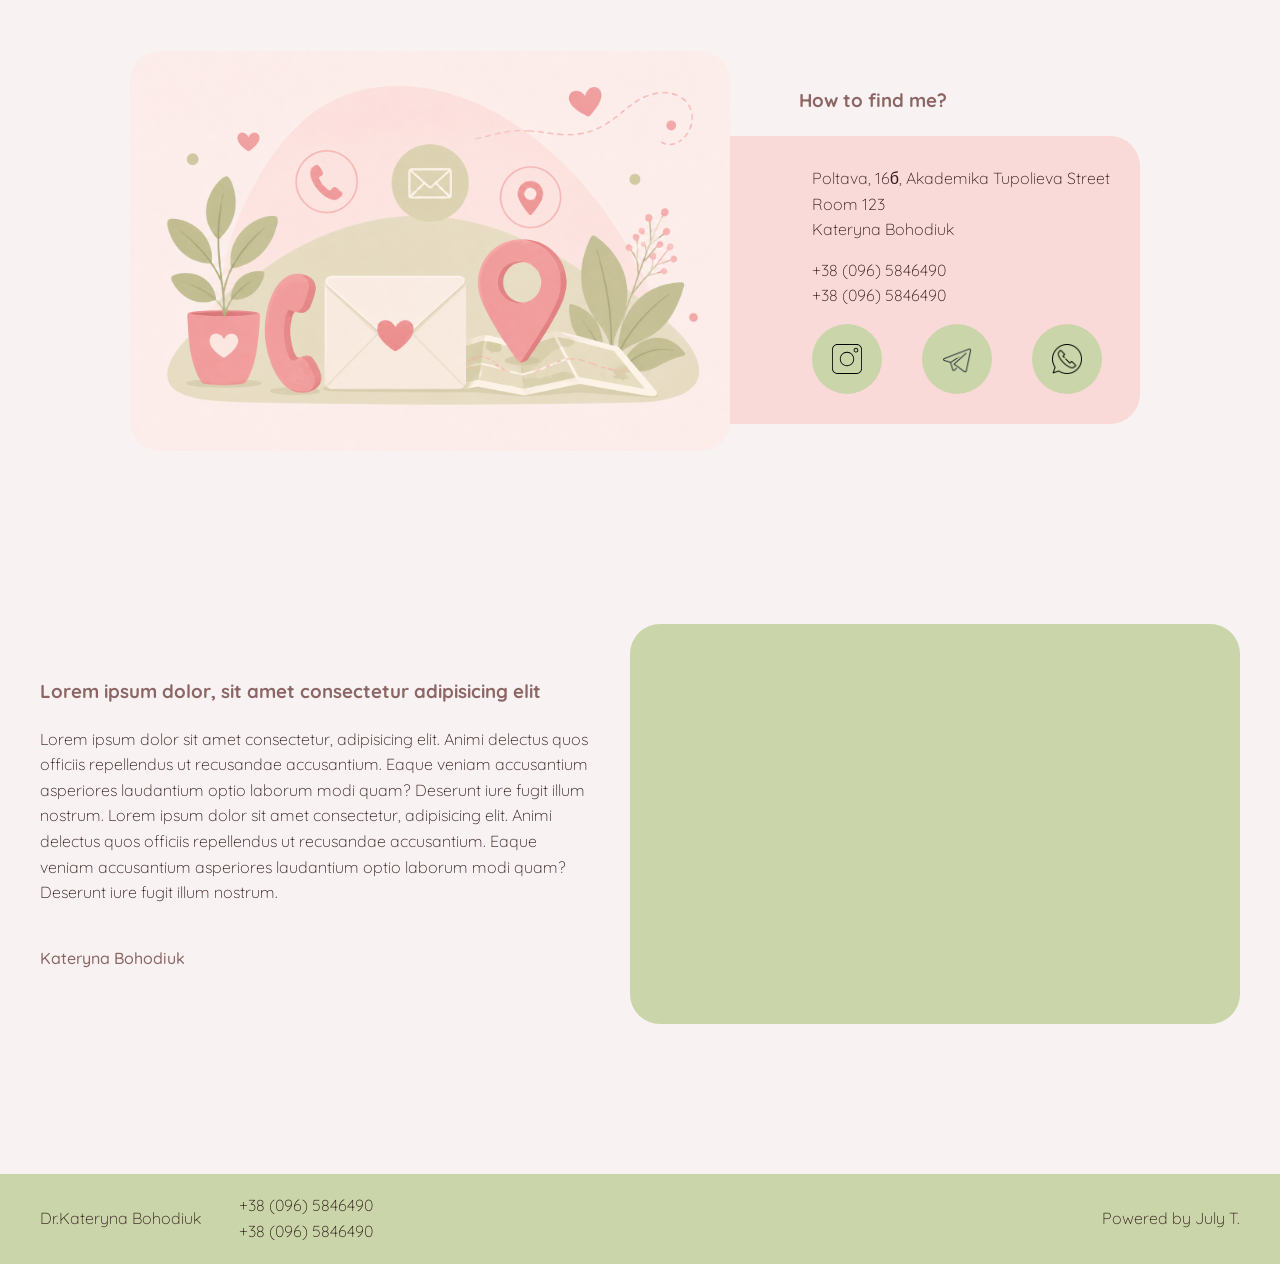
==== commit 46e8e56e: "remaster service" ====
--- a/index.html
+++ b/index.html
@@ -114,32 +114,71 @@
                 <div class="service__description">
                     <div class="glass-block description__block">
                         <div class="description__wrap">
-                            <h3 class="description__title">Lorem ipsum dolor sit amet?</h3>
-                            <p class="description__text">
-                            Lorem ipsum, dolor sit amet consectetur adipisicing elit. 
-                            Eligendi expedita tenetur, amet perferendis possimus ad voluptatibus eos. Doloribus voluptas magnam molestias distinctio reiciendis eius. Aliquid quas recusandae reiciendis assumenda odio.
-                            </p>
-                        </div>
-                    </div>
-                    <div class="description__decor">
-                        <img class="description__img" src="img/doctor22.png" alt="">
-                    </div>
-                </div>
-                </div>
+                            <h3 class="description__title">Підготовка до прийому</h3>
+                            <p class="description__text">
+                                Перший візит до дитячого гінеколога не потребує спеціальної підготовки. 
+                                Моє завдання — створити комфортну атмосферу, щоб дитина почувалася спокійно, 
+                                а батьки отримали відповіді на всі запитання.<br>
+                                Перед візитом, за можливості, візьміть із собою:
+                                медичну документацію (виписки, результати аналізів, УЗД, консультації інших спеціалістів);
+                                список ліків, які приймає дитина;
+                                календар менструацій (для підлітків) або записи в мобільному застосунку.
+                            </p>
+                        </div>
+                    </div>
+                    <div class="description__block">
+                        <div class="description__wrap">
+                            <h3 class="description__title">Чи потрібна спеціальна гігієна?</h3>
+                            <p class="description__text">
+                                Достатньо звичайного щоденного підмивання теплою водою.
+                                Не потрібно: використовувати антисептики;
+                                робити спринцювання;
+                                застосовувати вагінальні свічки чи креми без призначення лікаря.
+                            </p>
+                        </div>
+                    </div>
+                    <div class="description__block">
+                        <div class="description__wrap">
+                            <h3 class="description__title">Чи можна приходити під час менструації?</h3>
+                            <p class="description__text">
+                                Так. Менструація не є протипоказанням до консультації.
+                            </p>
+                        </div>
+                    </div>
+                    <div class="glass-block description__block">
+                        <div class="description__wrap">
+                            <h3 class="description__title">Як проходить прийом?</h3>
+                            <p class="description__text">
+                                Консультація починається зі спокійної бесіди:
+                                що турбує дитину;
+                                коли з'явилися симптоми;
+                                особливості росту та розвитку;
+                                менструальна функція (за наявності).
+                                За необхідності проводиться огляд. Він виконується максимально 
+                                делікатно та лише в тому обсязі, який потрібен для встановлення діагнозу.
+                                У більшості маленьких дівчаток огляд проводиться без використання 
+                                гінекологічного крісла.
+                            </p>
+                        </div>
+                    </div>
+                </div>
+                <div class="description__decor">
+                    <img class="description__img" src="img/doctor22.png" alt="">
+                </div>
+            </div>
             </div>
         </div>
         <div class="questions">
             <div class="container">
                 <div class="questions main-block">
-                <h2>Найчастіші питання до дитячого гінеколога</h2>
-                <div class="glass-block questions-glass">
-                    <div class="questions-block">
-                        <div class="questions__list"></div>
-                    </div>
-                </div>
-                </div>
-            </div>
-        </div>
+                    <h2>Найчастіші питання до дитячого гінеколога</h2>
+                    <div class="glass-block questions-glass">
+                        <div class="questions-block">
+                            <div class="questions__list"></div>
+                        </div>
+                    </div>
+                </div>
+            </div>
         </div>
         <div class="article">
             <div class="container">
@@ -242,6 +281,7 @@
             </div>
         </div>
     </div>
+    </div>
     <script src="main.js"></script>
 </body>
 </html>
--- a/style.css
+++ b/style.css
@@ -39,7 +39,7 @@
 h3 {
     color: #8b6664;
     font-weight: bold;
-    margin-bottom: 30px;
+    margin-bottom: 20px;
 }
 
 html {
@@ -182,7 +182,7 @@
     grid-row: 1 / span 3;
     max-width: 550px;
     width: 100%;
-    height: 720px;
+    height: 725px;
     display: flex;
     align-items: center;
     flex-direction: column;
@@ -211,6 +211,7 @@
     grid-row: 2;
     width: 520px;
     height: 220px;
+    padding: 5px;
     display: flex;
     justify-content: start;
     align-items: center;
@@ -248,6 +249,7 @@
     overflow: hidden;   
     border: 1px solid rgba(255, 255, 255, 0.45);
     box-shadow: 0 10px 40px rgba(226, 149, 156, 0.06);
+    background-color: #FADAD9;
 }
 
 .glass-block::before {
@@ -260,7 +262,7 @@
     background-repeat: no-repeat;
     background-color: rgba(247, 228, 227, 0.4); 
     background-blend-mode: overlay; 
-    filter: blur(2px); 
+    filter: blur(3px); 
     z-index: 1; 
 }
 
@@ -516,26 +518,37 @@
 .service {
     margin-top: 150px;
 }
+.service-block {
+    display: flex;
+    flex-direction: column;
+    align-items: center;
+}
 
 .service__description {
     width: 100%;
     display: flex;
-    justify-content: end;
-    position: relative;
+    flex-direction: row;
+    flex-wrap: wrap;
+    justify-content: center;
+    min-height: 650px;
 }
 
 .description__block {
-    width: 700px;
-    height: 300px;
-    display: flex;
-    flex-direction: column;
-    align-items: flex-end;
+    width: 500px;
+    min-height: 350px;
+    display: flex;
+    flex-direction: column;
+    align-items: flex-start;
     justify-content: center;
     padding-right: 20px;
+    margin: 20px;
+    background-color: #FADAD9;
+    border-radius: 30px;
 }
 
 .description__wrap {
-    padding: 0 10px;
+    padding: 10px 5px;
+    margin-left: 50px;
 }
 
 .description__text {
@@ -545,15 +558,15 @@
 }
 
 .description__decor {
-    position: absolute;
-    left: 0;
-    top: 100px;
-    z-index: 100;
-    max-width: 600px;
+    max-width: 100%;
+    display: flex;
+    justify-content: center;
+    align-items: center;
+    margin-top: 30px;
 }
 
 .description__img {
-    width: 100%;
+    width: 87%;
     border-radius: 30px;
 }
 
@@ -572,6 +585,16 @@
     }
 }
 
+@media (max-width: 1080px) {
+    .description__block {
+        width: 100%;
+        margin: 10px;
+    }
+    .description__img {
+        width: 100%;
+    }
+}
+
 @media (max-width: 550px) {
     .service {
         margin-top: 45px;
@@ -582,7 +605,7 @@
 
 
 .questions {
-    margin-top: 350px;
+    margin-top: 150px;
     width: 100%;
     margin-bottom: 100px;
 }
@@ -601,7 +624,7 @@
     justify-content: center;
     width: 100%;
     min-height: 650px;
-    padding: 5px;
+    padding: 10px 5px;
 }
 
 
@@ -717,7 +740,6 @@
 @media (max-width: 1180px) {
     .questions {
         padding: 0 5px;
-        margin-top: 450px;
     }
 }
 
@@ -731,21 +753,14 @@
 @media (max-width: 530px) {
     
     .questions {
-        margin-top: 380px;
-    }
-}
-
-@media (max-width: 450px) {
-    
-    .questions {
-        margin-top: 320px;
+        margin-top: 80px;
     }
 }
 
 @media (max-width: 360px) {
     
     .questions {
-        margin-top: 250px;
+        margin-top: 50px;
     }
     
     .questions h2{
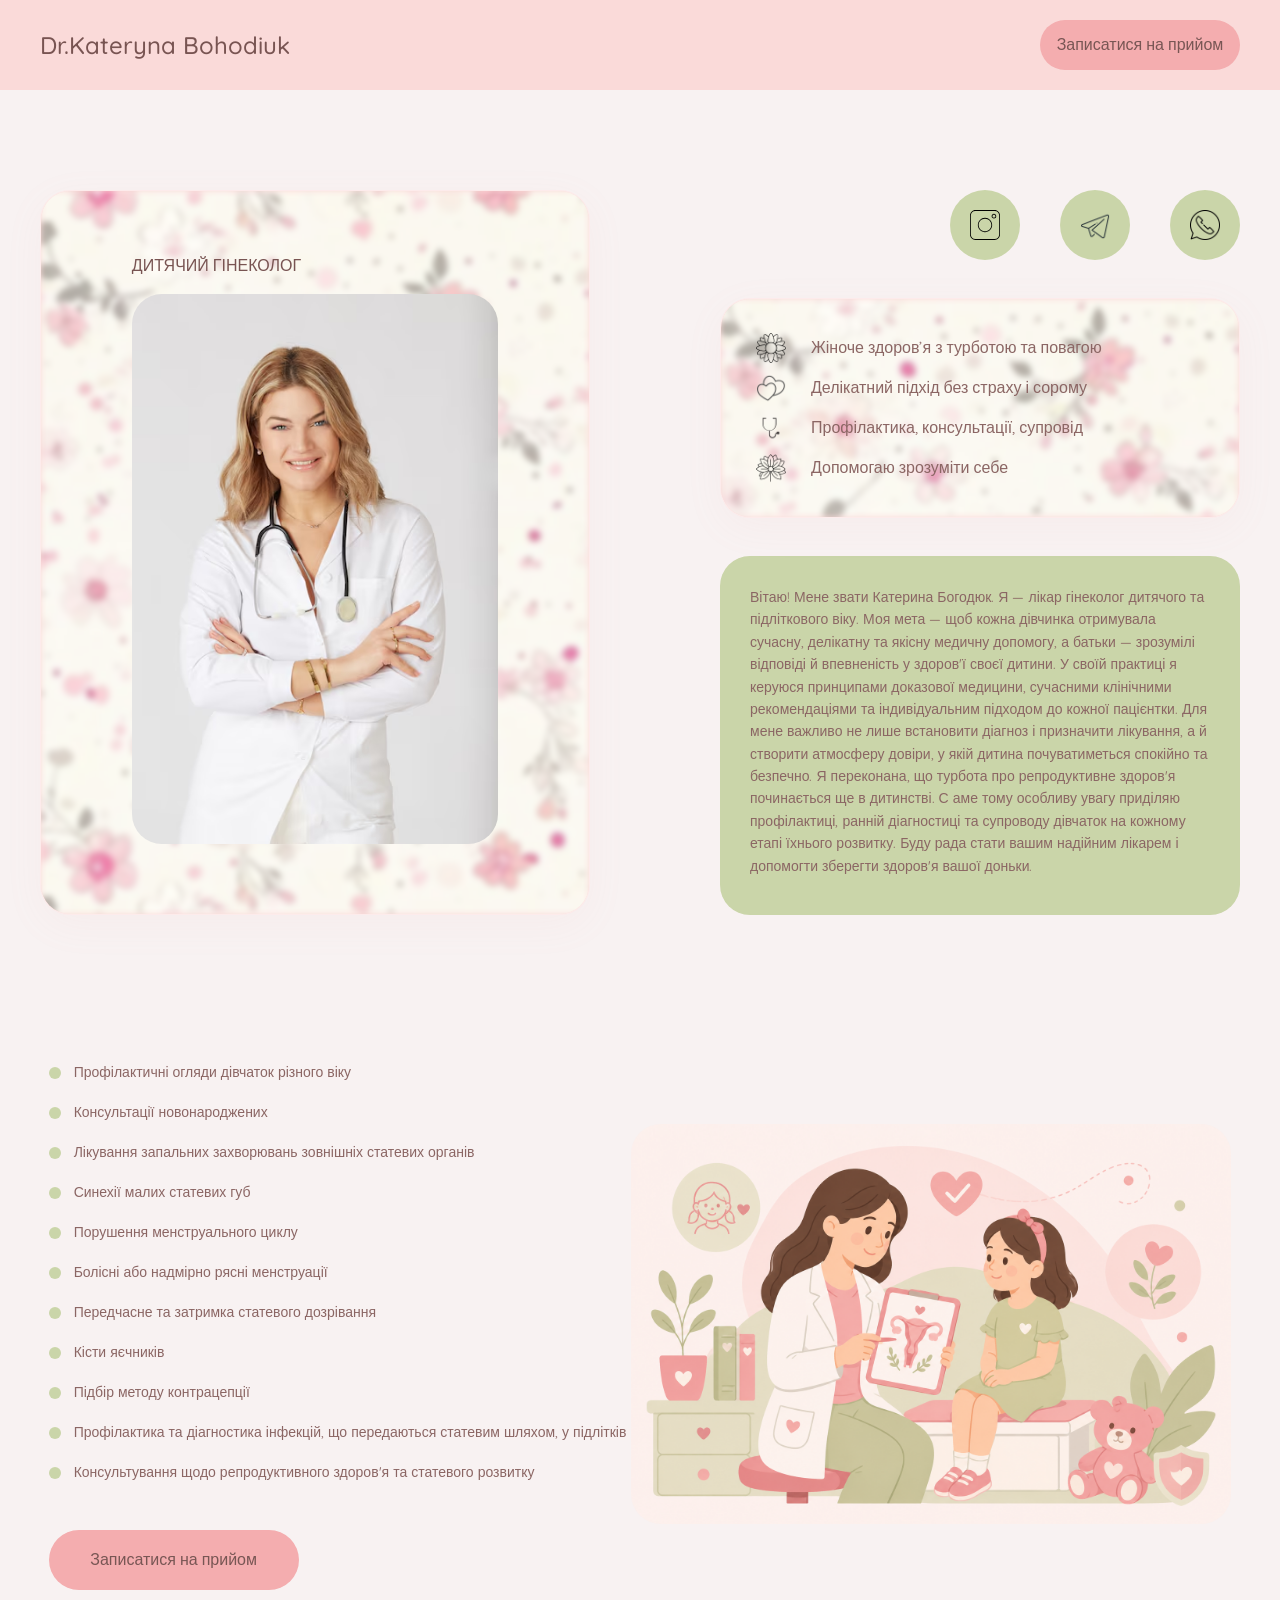
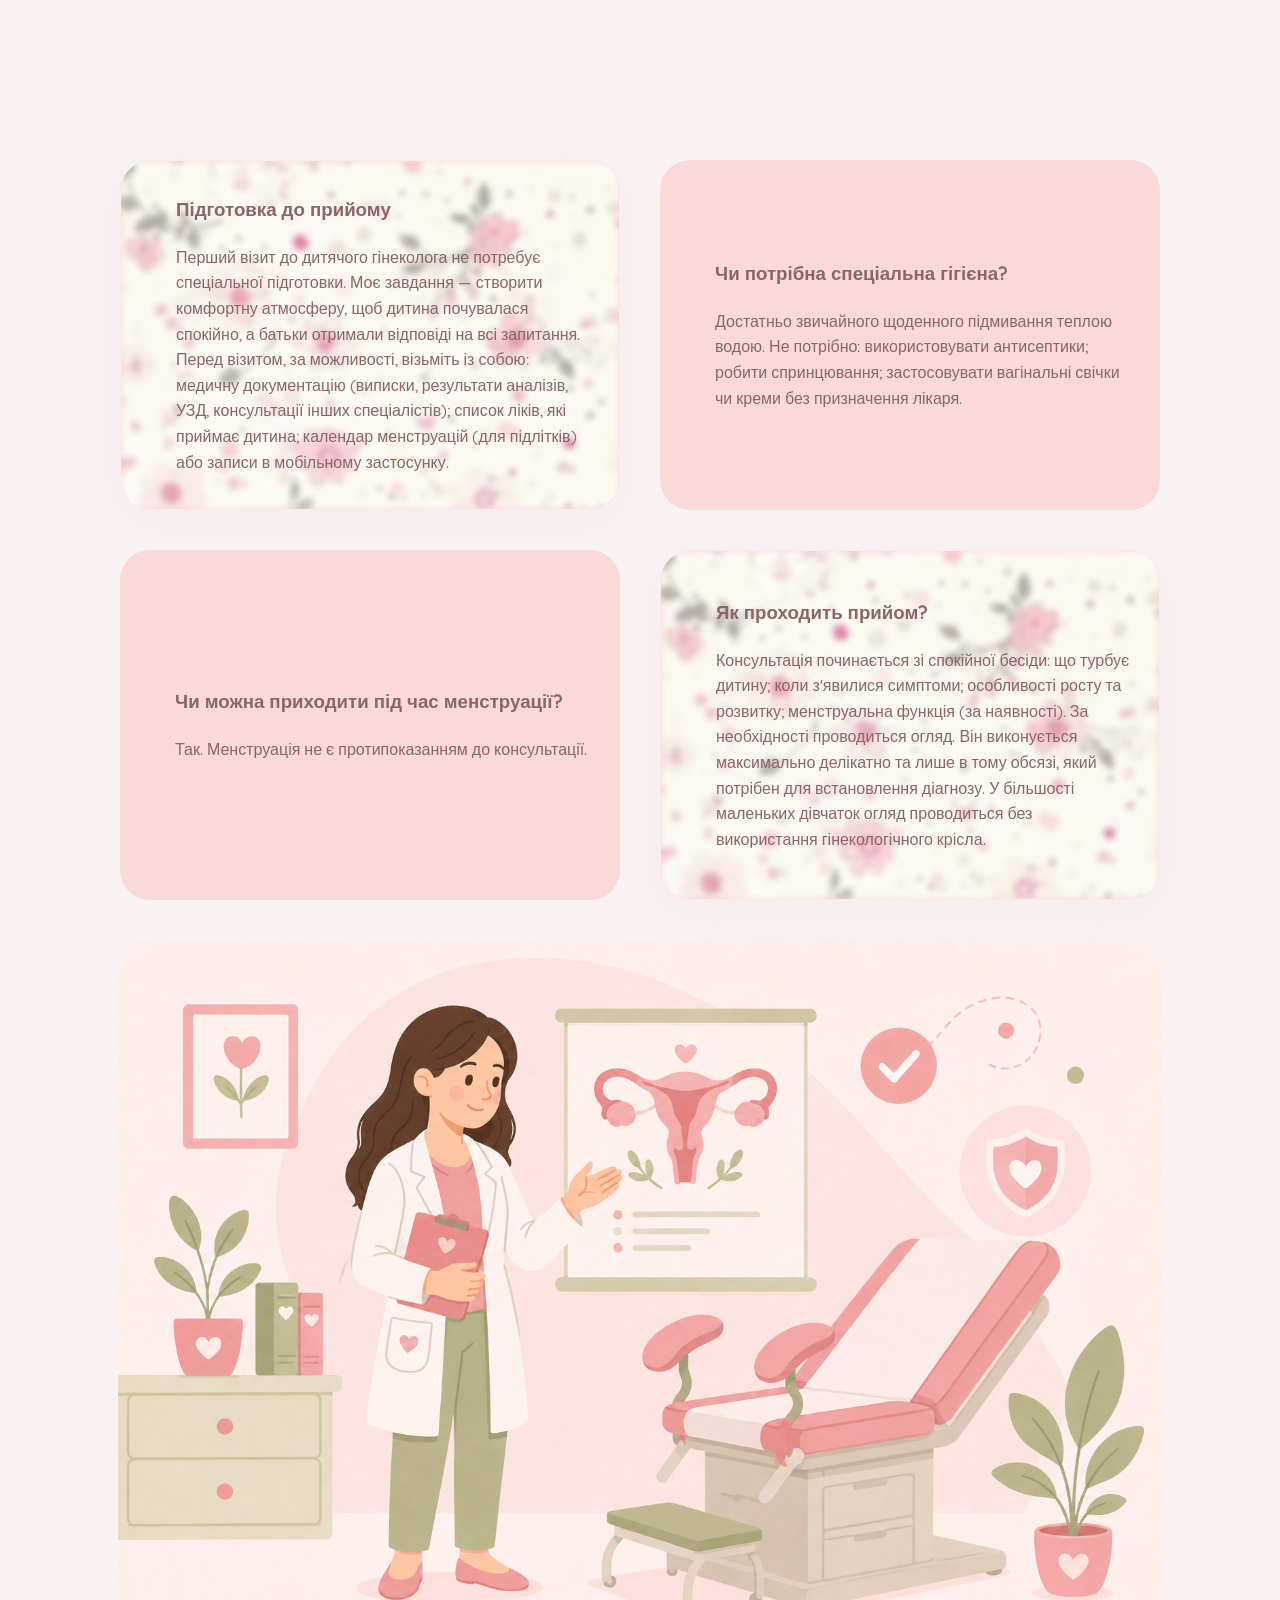
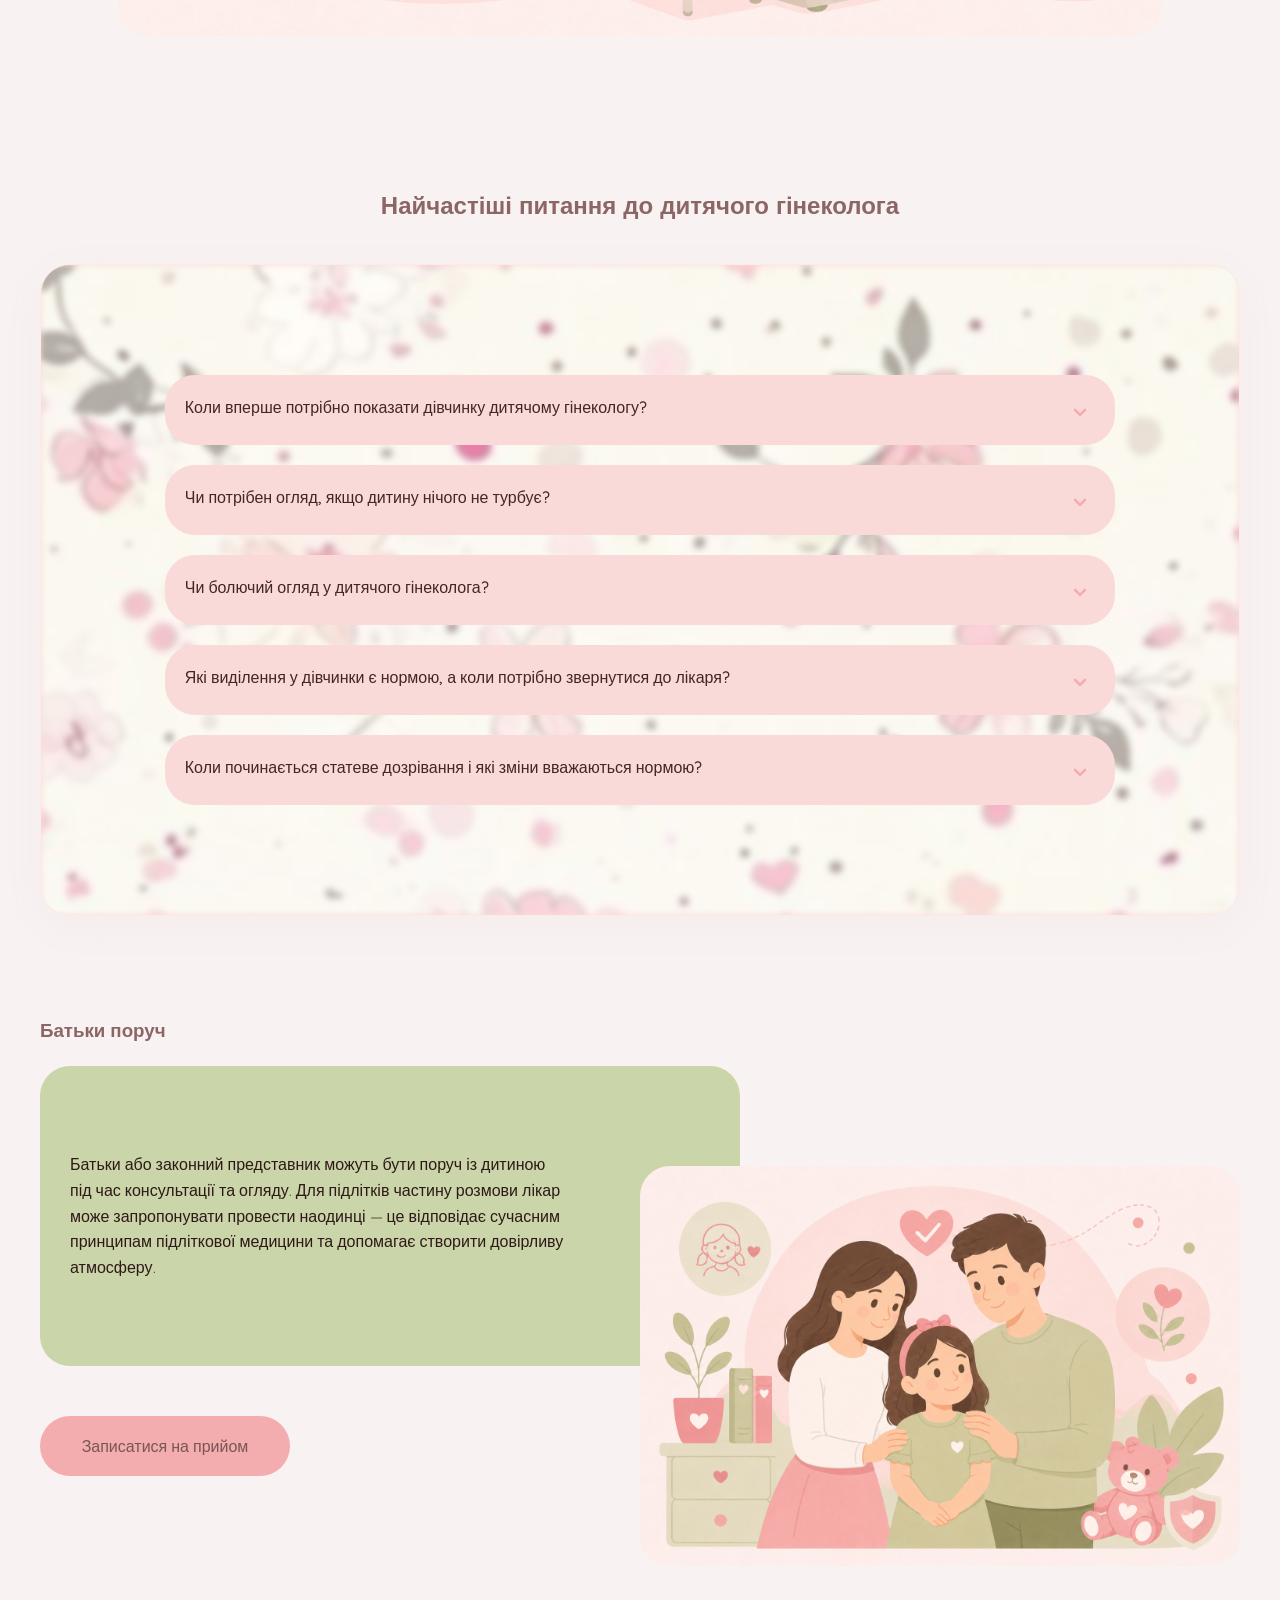
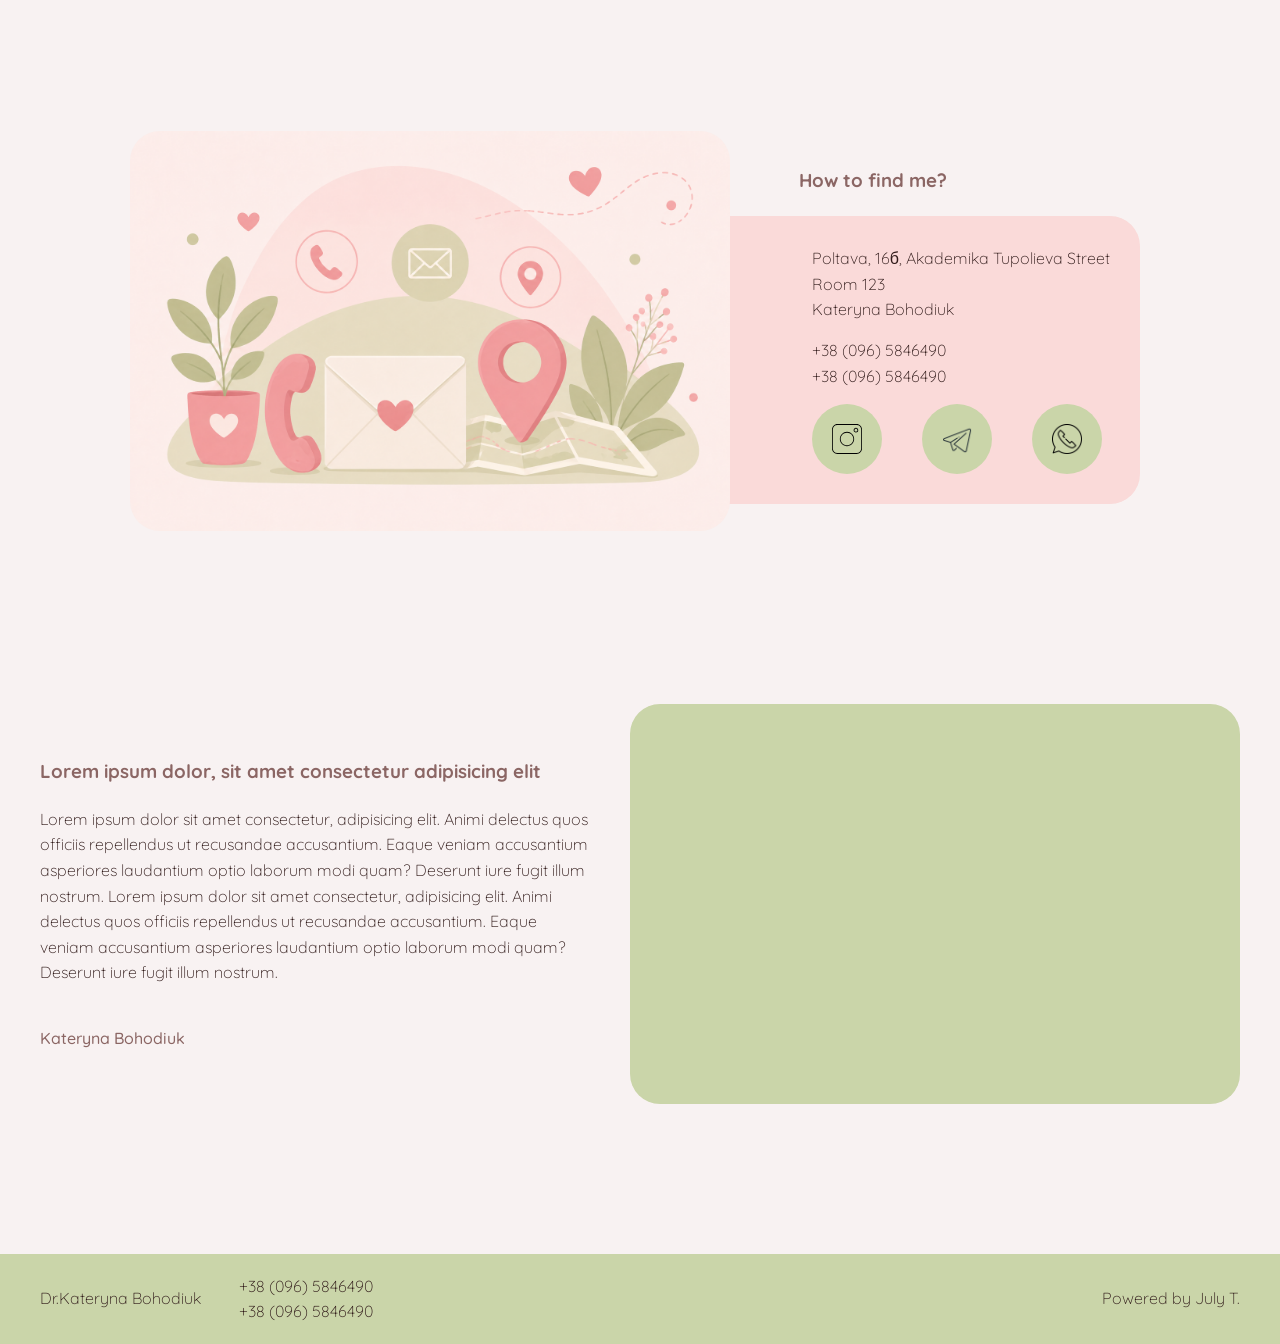
==== commit 542c505d: "change article block" ====
--- a/index.html
+++ b/index.html
@@ -183,19 +183,17 @@
         <div class="article">
             <div class="container">
                 <div class="article-block">
-                    <h3 class="article__title">Lorem ipsum dolor sit amet consectetur</h3>
+                    <h3 class="article__title">Батьки поруч</h3>
                     <div class="article__info">
                         <div class="article__wrap">
-                            <p class="article__content">Lorem ipsum, dolor sit amet consectetur adipisicing elit. 
-                                Assumenda sint repudiandae hic explicabo ducimus? Sed blanditiis 
-                                dolore aut error explicabo cupiditate sunt enim iste. 
-                                Facilis corporis eaque maxime perferendis in.
-                                Assumenda sint repudiandae hic explicabo ducimus? Sed blanditiis 
-                                dolore aut error explicabo cupiditate sunt enim iste. 
-                                Facilis corporis eaque maxime perferendis in.
+                            <p class="article__content">
+                                Батьки або законний представник можуть бути поруч із 
+                                дитиною під час консультації та огляду. Для підлітків частину 
+                                розмови лікар може запропонувати провести наодинці — 
+                                це відповідає сучасним принципам підліткової медицини та допомагає створити довірливу атмосферу.
                             </p>
                             <div class="article__decor">
-                                <img class="article__img" src="img/img5.png" alt="">
+                                <img class="article__img" src="img/parents.png" alt="">
                             </div>
                         </div>
                     </div>
@@ -259,7 +257,7 @@
                             <p class="schedule__name">Kateryna Bohodiuk</p>
                         </div>
                         <div class="schedule__calendar">
-                           <div class="calendly-inline-widget" data-url="https://calendly.com/an-turbay/30min?hide_event_type_details=1&hide_gdpr_banner=1&background_color=cad5a9" style="min-width:300px;height:300px;"></div>
+                           <div class="calendly-inline-widget" data-url="https://calendly.com/an-turbay/30min?hide_event_type_details=1&hide_gdpr_banner=1&background_color=cad5a9" style="min-width:350px;height:300px;border-radius:30px"></div>
                           <script type="text/javascript" src="https://assets.calendly.com/assets/external/widget.js" async></script>
                         </div>
                     </div>
--- a/style.css
+++ b/style.css
@@ -431,7 +431,9 @@
 
 .custom-list__item {
     position: relative;         
-    padding-left: 25px;         
+    padding-left: 25px; 
+    height: 15px; 
+    margin-bottom: 10px;       
     color: #8b6664;
     font-weight: 400;        
     font-size: 14px;
@@ -475,11 +477,6 @@
         max-width: 520px;
      }
 }
- /* @media (max-width: 1060px) {
-     .custom-list__item {
-    font-size: 18px;
-    }
-} */
 
 @media (max-width: 940px) {
     .topics {
@@ -502,15 +499,6 @@
     
 }
 
-/* @media (max-width: 415px) {
-   .custom-list__item {
-    font-size: 16px;
-    }
-    
-} */
-
-
-
 
 
 /* service */
@@ -562,7 +550,7 @@
     display: flex;
     justify-content: center;
     align-items: center;
-    margin-top: 30px;
+    margin-top: 20px;
 }
 
 .description__img {
